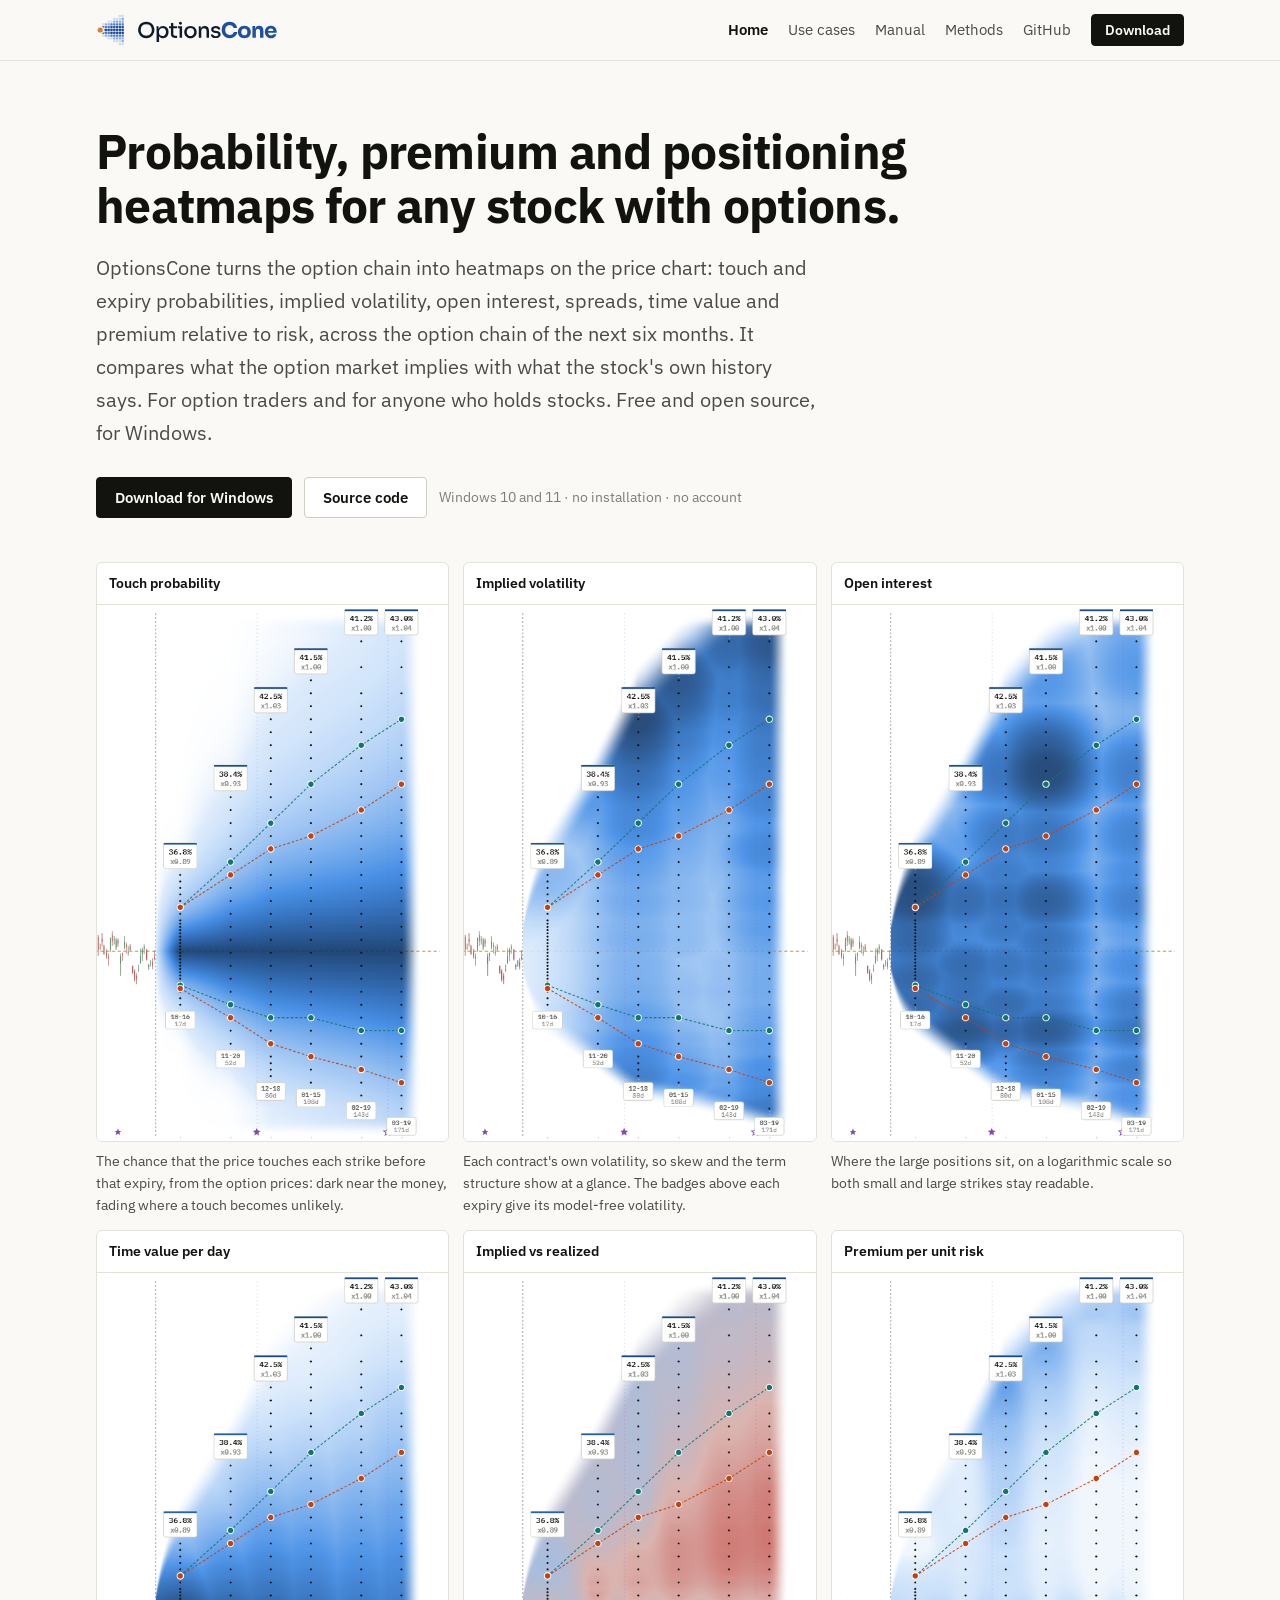
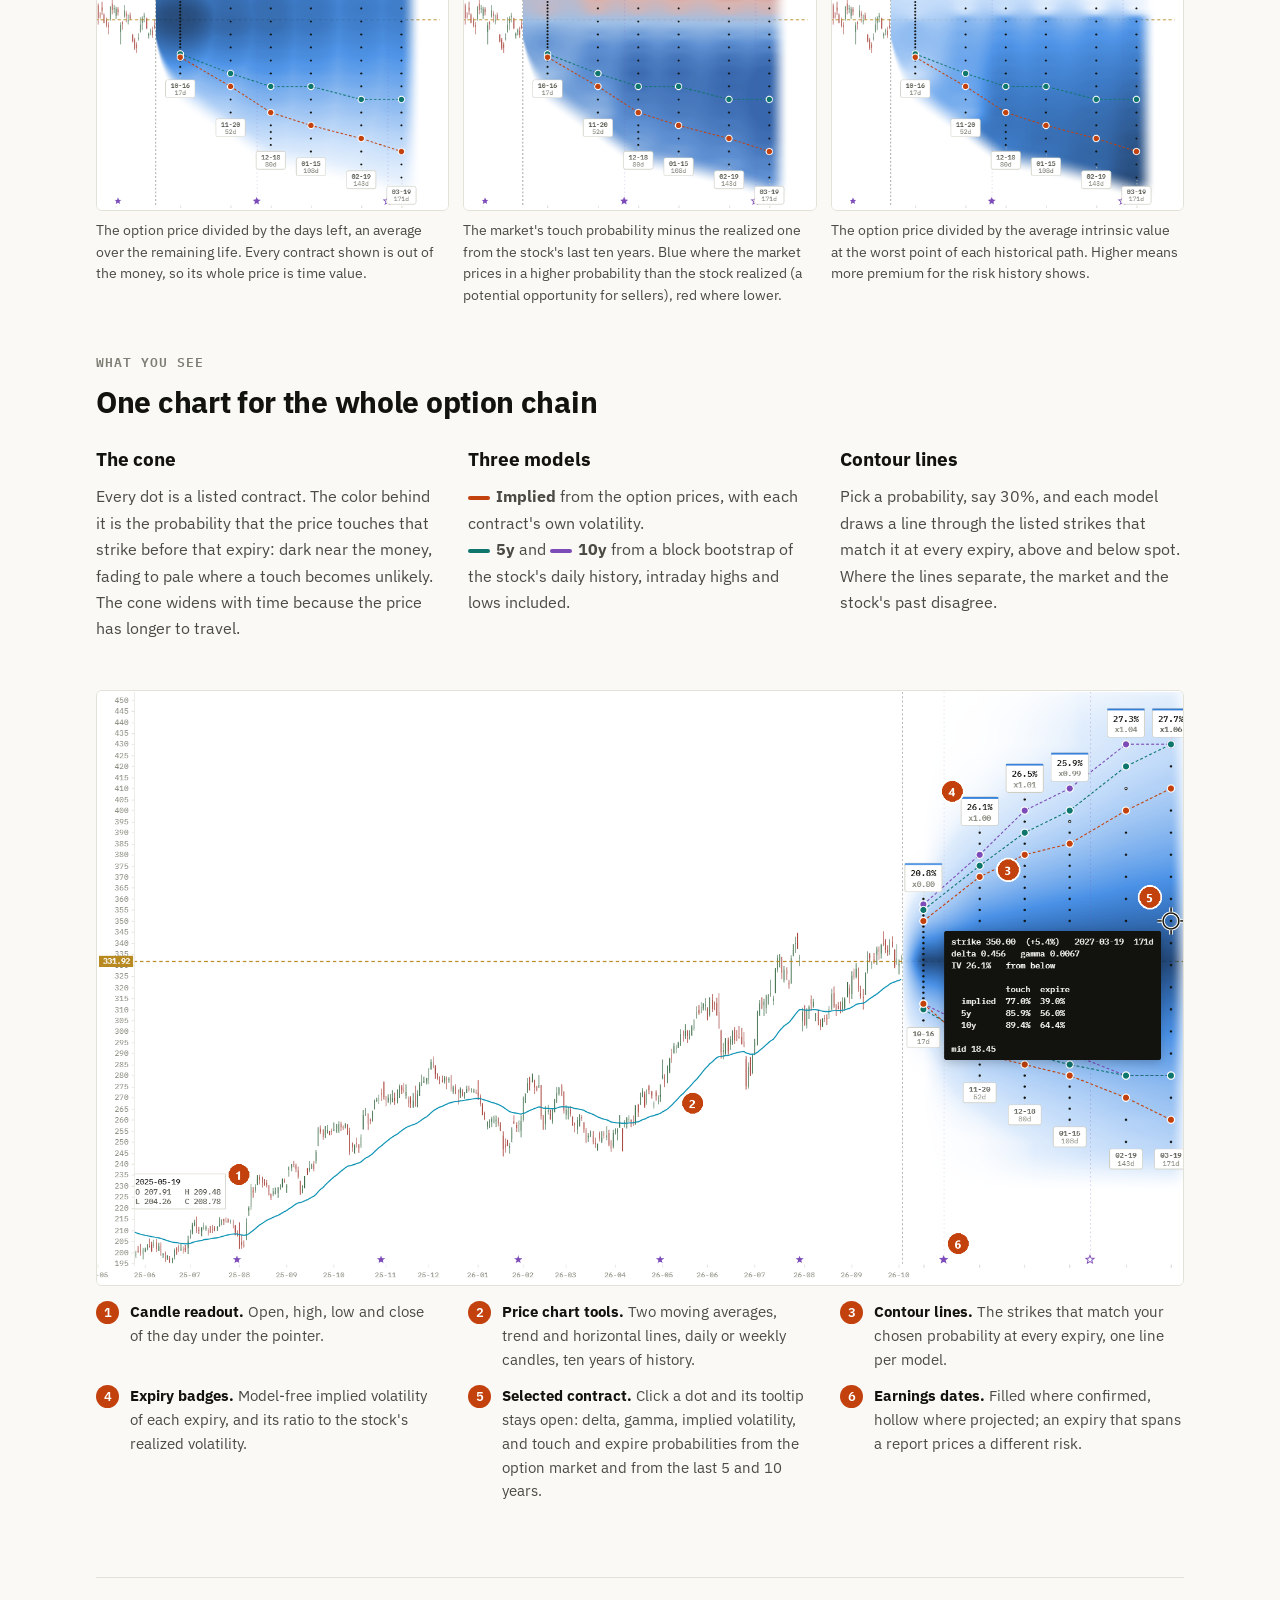
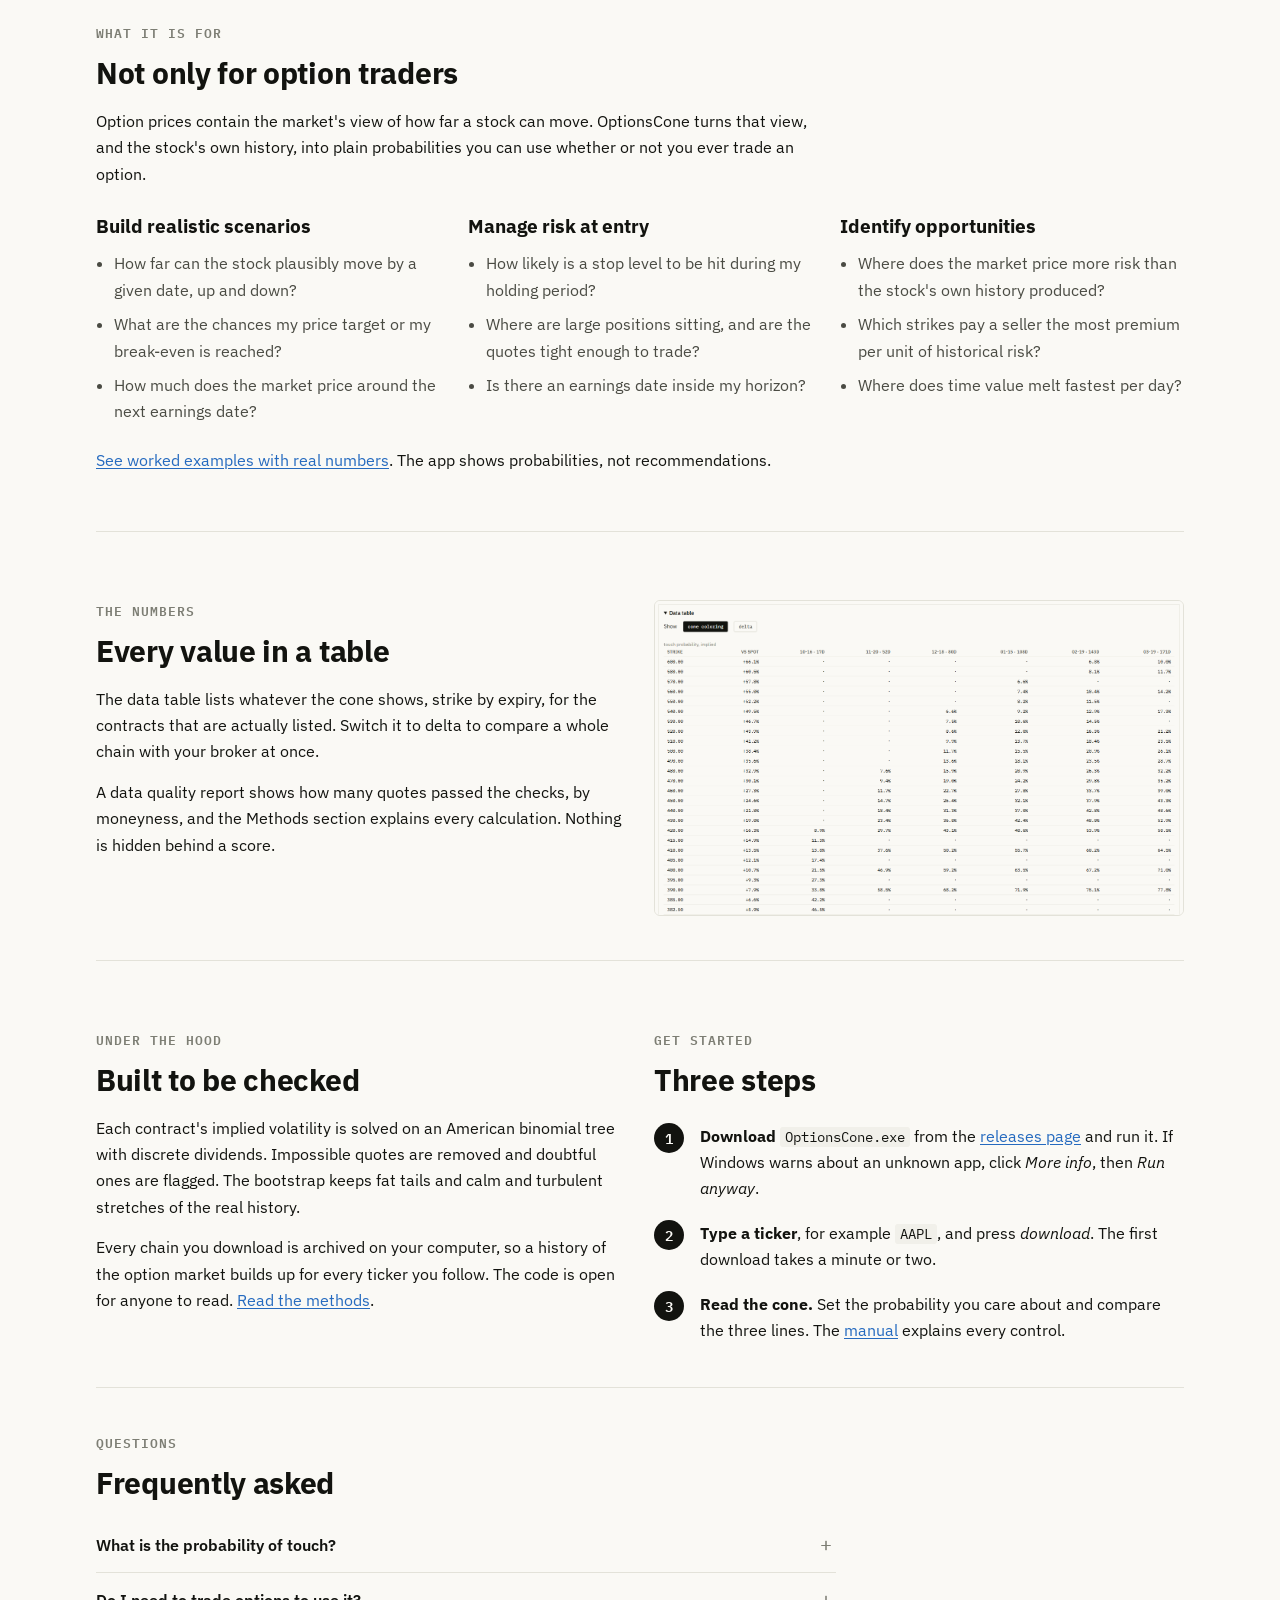
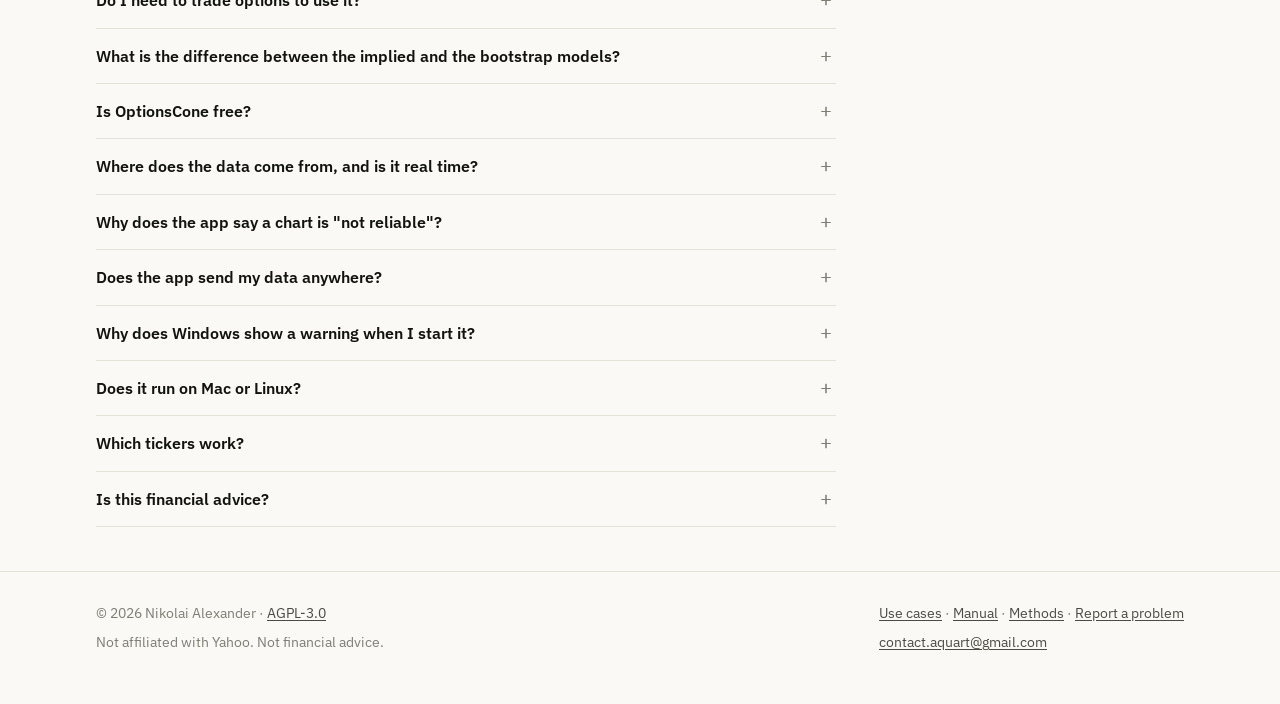
==== docs/index.html @ d12a2fdb "Rename vs history to implied vs realized" ====
<!doctype html>
<html lang="en">
<head>
<meta charset="utf-8">
<meta name="viewport" content="width=device-width, initial-scale=1">
<title>OptionsCone: probability, premium and positioning heatmaps</title>
<meta name="description" content="Free Windows app: probability, premium and positioning heatmaps for any stock with options, measured against ten years of the stock&#39;s own history.">
<link rel="canonical" href="https://nikkn.github.io/OptionsCone/">
<meta name="google-site-verification" content="AMuyXyZixV_yJbMoVUShqFuyZB4kxgZxZLLErU_1Yw0" />
<link rel="icon" href="brand/favicon-16.svg" type="image/svg+xml">
<link rel="apple-touch-icon" href="brand/apple-touch-icon.png">
<meta property="og:type" content="website">
<meta property="og:title" content="OptionsCone: probability, premium and positioning heatmaps">
<meta property="og:description" content="The option chain as heatmaps on the price chart, measured against the stock&#39;s own history. Free and open source.">
<meta property="og:url" content="https://nikkn.github.io/OptionsCone/">
<meta property="og:image" content="https://nikkn.github.io/OptionsCone/img/social.png?v=5">
<meta property="og:image:width" content="1200">
<meta property="og:image:height" content="630">
<meta property="og:image:alt" content="OptionsCone: a probability cone over the listed option strikes of a stock, with implied and historical contour lines.">
<meta property="og:site_name" content="OptionsCone">
<meta name="twitter:card" content="summary_large_image">
<link rel="preconnect" href="https://fonts.googleapis.com">
<link rel="preconnect" href="https://fonts.gstatic.com" crossorigin>
<link rel="stylesheet" href="https://fonts.googleapis.com/css2?family=IBM+Plex+Mono:wght@400;600&family=IBM+Plex+Sans:wght@400;600&display=swap">
<link rel="stylesheet" href="style.css">
<script type="application/ld+json">
{
  "@context": "https://schema.org",
  "@type": "SoftwareApplication",
  "name": "OptionsCone",
  "description": "Desktop app that shows the probability of touching or finishing beyond every listed option strike before expiry, from option prices and from a block bootstrap of the stock's own history.",
  "applicationCategory": "FinanceApplication",
  "operatingSystem": "Windows 10, Windows 11",
  "offers": { "@type": "Offer", "price": "0", "priceCurrency": "USD" },
  "license": "https://www.gnu.org/licenses/agpl-3.0.html",
  "downloadUrl": "https://github.com/nikkn/OptionsCone/releases/latest",
  "codeRepository": "https://github.com/nikkn/OptionsCone",
  "screenshot": "https://nikkn.github.io/OptionsCone/img/avgo/app.png",
  "author": { "@type": "Person", "name": "Nikolai Alexander" }
}
</script>
<script type="application/ld+json">
{
  "@context": "https://schema.org",
  "@type": "FAQPage",
  "mainEntity": [
    { "@type": "Question", "name": "What is the probability of touch?",
      "acceptedAnswer": { "@type": "Answer", "text": "The probability that the stock price reaches a given strike at any time before expiry, even if it moves away again afterwards. It is always at least as high as the probability of finishing beyond the strike, and often about twice as high." } },
    { "@type": "Question", "name": "Is delta the probability of an option expiring in the money?",
      "acceptedAnswer": { "@type": "Answer", "text": "No. Delta is N(d1); the risk-neutral probability of finishing in the money is N(d2). The two differ by volatility times the square root of time, which is a wide gap on volatile stocks and long expiries." } },
    { "@type": "Question", "name": "Can I use OptionsCone without trading options?",
      "acceptedAnswer": { "@type": "Answer", "text": "Yes. For a stock position it shows how likely a stop level, a price target or the break-even price is to be reached within a given time, from option prices and from the stock's own last five and ten years." } },
    { "@type": "Question", "name": "Is OptionsCone free?",
      "acceptedAnswer": { "@type": "Answer", "text": "Yes. OptionsCone is free and open source under the GNU Affero General Public License v3.0. It needs no account and no API key." } },
    { "@type": "Question", "name": "Where does the data come from?",
      "acceptedAnswer": { "@type": "Answer", "text": "Option chains, prices and earnings dates come from Yahoo Finance through the yfinance library, fetched directly by your computer. Option quotes are delayed by about 15 minutes." } },
    { "@type": "Question", "name": "Does OptionsCone run on Mac or Linux?",
      "acceptedAnswer": { "@type": "Answer", "text": "The ready-made download is for Windows 10 and 11. The source code is plain Python and can be run on other systems, but only Windows has been tested." } }
  ]
}
</script>
</head>
<body>

<header class="site-head">
  <div class="wrap">
    <a class="brand" href="./"><picture><source media="(prefers-color-scheme: dark)" srcset="brand/optionscone-wordmark-dark.svg"><img src="brand/optionscone-wordmark-light.svg" alt="OptionsCone" width="183" height="34"></picture></a>
    <nav class="site-nav" aria-label="Main">
      <a href="./" aria-current="page">Home</a>
      <a href="use-cases.html">Use cases</a>
      <a href="manual.html">Manual</a>
      <a href="methods.html">Methods</a>
      <a href="https://github.com/nikkn/OptionsCone">GitHub</a>
      <a class="btn small primary" href="https://github.com/nikkn/OptionsCone/releases/latest">Download</a>
    </nav>
  </div>
</header>

<main>
<div class="wrap">

  <div class="hero">
    <h1>Probability, premium and positioning heatmaps for any stock with options.</h1>
    <p class="lede">OptionsCone turns the option chain into heatmaps on the price chart: touch and expiry probabilities, implied volatility, open interest, spreads, time value and premium relative to risk, across the option chain of the next six months. It compares what the option market implies with what the stock&#39;s own history says. For option traders and for anyone who holds stocks. Free and open source, for Windows.</p>
    <div class="btn-row">
      <a class="btn primary" href="https://github.com/nikkn/OptionsCone/releases/latest">Download for Windows</a>
      <a class="btn" href="https://github.com/nikkn/OptionsCone">Source code</a>
      <span class="btn-note">Windows 10 and 11 &middot; no installation &middot; no account</span>
    </div>
  </div>

  <div class="maps">
    <figure class="mapfig"><a class="map" href="img/avgo/chart-p.png"><span>Touch probability</span><img src="img/avgo/cone-p.png" width="550" height="840" alt="Broadcom (AVGO), Touch probability: dark near the money, fading where a touch becomes unlikely."></a><figcaption>The chance that the price touches each strike before that expiry, from the option prices: dark near the money, fading where a touch becomes unlikely.</figcaption></figure>
    <figure class="mapfig"><a class="map" href="img/avgo/chart-iv.png"><span>Implied volatility</span><img src="img/avgo/cone-iv.png" width="550" height="840" alt="Broadcom (AVGO), Implied volatility per contract: skew and term structure."></a><figcaption>Each contract&#39;s own volatility, so skew and the term structure show at a glance. The badges above each expiry give its model-free volatility.</figcaption></figure>
    <figure class="mapfig"><a class="map" href="img/avgo/chart-oi.png"><span>Open interest</span><img src="img/avgo/cone-oi.png" width="550" height="840" alt="Broadcom (AVGO), Open interest: where the large positions sit."></a><figcaption>Where the large positions sit, on a logarithmic scale so both small and large strikes stay readable.</figcaption></figure>
    <figure class="mapfig"><a class="map" href="img/avgo/chart-tv.png"><span>Time value per day</span><img src="img/avgo/cone-tv.png" width="550" height="840" alt="Broadcom (AVGO), Time value per remaining day, darkest near the money for short expiries."></a><figcaption>The option price divided by the days left, an average over the remaining life. Every contract shown is out of the money, so its whole price is time value.</figcaption></figure>
    <figure class="mapfig"><a class="map" href="img/avgo/chart-gap.png"><span>Implied vs realized</span><img src="img/avgo/cone-gap.png" width="550" height="840" alt="Broadcom (AVGO), Implied minus realized touch probability: blue where the market prices in a higher probability than the stock realized, red where lower."></a><figcaption>The market&#39;s touch probability minus the realized one from the stock&#39;s last ten years. Blue where the market prices in a higher probability than the stock realized (a potential opportunity for sellers), red where lower.</figcaption></figure>
    <figure class="mapfig"><a class="map" href="img/avgo/chart-vpr.png"><span>Premium per unit risk</span><img src="img/avgo/cone-vpr.png" width="550" height="840" alt="Broadcom (AVGO), Option price relative to the average worst intrinsic value on the historical paths."></a><figcaption>The option price divided by the average intrinsic value at the worst point of each historical path. Higher means more premium for the risk history shows.</figcaption></figure>
  </div>

  <section>
    <p class="eyebrow">What you see</p>
    <h2>One chart for the whole option chain</h2>
    <div class="grid3">
      <div class="card">
        <h3>The cone</h3>
        <p>Every dot is a listed contract. The color behind it is the probability that the price touches that strike before that expiry: dark near the money, fading to pale where a touch becomes unlikely. The cone widens with time because the price has longer to travel.</p>
      </div>
      <div class="card">
        <h3>Three models</h3>
        <p><span class="swatch" style="background:var(--track)"></span><strong>Implied</strong> from the option prices, with each contract's own volatility.<br>
        <span class="swatch" style="background:var(--m5)"></span><strong>5y</strong> and <span class="swatch" style="background:var(--m10)"></span><strong>10y</strong> from a block bootstrap of the stock's daily history, intraday highs and lows included.</p>
      </div>
      <div class="card">
        <h3>Contour lines</h3>
        <p>Pick a probability, say 30%, and each model draws a line through the listed strikes that match it at every expiry, above and below spot. Where the lines separate, the market and the stock's past disagree.</p>
      </div>
    </div>
    <figure class="shot" style="margin:34px 0 14px">
      <a href="img/features.png"><img src="img/features-annotated.png" width="1824" height="998" loading="lazy" alt="OptionsCone showing Apple (AAPL): a selected contract with its tooltip, contour lines for three models, volatility badges, earnings stars, a moving average and the readout of a candle."></a>
    </figure>
    <ol class="marks">
      <li><strong>Candle readout.</strong> Open, high, low and close of the day under the pointer.</li>
      <li><strong>Price chart tools.</strong> Two moving averages, trend and horizontal lines, daily or weekly candles, ten years of history.</li>
      <li><strong>Contour lines.</strong> The strikes that match your chosen probability at every expiry, one line per model.</li>
      <li><strong>Expiry badges.</strong> Model-free implied volatility of each expiry, and its ratio to the stock&#39;s realized volatility.</li>
      <li><strong>Selected contract.</strong> Click a dot and its tooltip stays open: delta, gamma, implied volatility, and touch and expire probabilities from the option market and from the last 5 and 10 years.</li>
      <li><strong>Earnings dates.</strong> Filled where confirmed, hollow where projected; an expiry that spans a report prices a different risk.</li>
    </ol>
  </section>

  <section id="use">
    <p class="eyebrow">What it is for</p>
    <h2>Not only for option traders</h2>
    <p class="prose">Option prices contain the market's view of how far a stock can move. OptionsCone turns that view, and the stock's own history, into plain probabilities you can use whether or not you ever trade an option.</p>
    <div class="grid3">
      <div class="card">
        <h3>Build realistic scenarios</h3>
        <ul class="qlist">
          <li>How far can the stock plausibly move by a given date, up and down?</li>
          <li>What are the chances my price target or my break-even is reached?</li>
          <li>How much does the market price around the next earnings date?</li>
        </ul>
      </div>
      <div class="card">
        <h3>Manage risk at entry</h3>
        <ul class="qlist">
          <li>How likely is a stop level to be hit during my holding period?</li>
          <li>Where are large positions sitting, and are the quotes tight enough to trade?</li>
          <li>Is there an earnings date inside my horizon?</li>
        </ul>
      </div>
      <div class="card">
        <h3>Identify opportunities</h3>
        <ul class="qlist">
          <li>Where does the market price more risk than the stock's own history produced?</li>
          <li>Which strikes pay a seller the most premium per unit of historical risk?</li>
          <li>Where does time value melt fastest per day?</li>
        </ul>
      </div>
    </div>
    <p style="margin-top:22px"><a href="use-cases.html">See worked examples with real numbers</a>. The app shows probabilities, not recommendations.</p>
  </section>

  <section>
    <div class="grid2">
      <div>
        <p class="eyebrow">The numbers</p>
        <h2>Every value in a table</h2>
        <p>The data table lists whatever the cone shows, strike by expiry, for the contracts that are actually listed. Switch it to delta to compare a whole chain with your broker at once.</p>
        <p>A data quality report shows how many quotes passed the checks, by moneyness, and the Methods section explains every calculation. Nothing is hidden behind a score.</p>
      </div>
      <figure>
        <img class="shot" src="img/avgo/table.png" width="1384" height="823" loading="lazy" alt="Data table of touch probabilities for Broadcom (AVGO), strikes in rows and expiries in columns.">
      </figure>
    </div>
  </section>

  <section>
    <div class="grid2">
      <div>
        <p class="eyebrow">Under the hood</p>
        <h2>Built to be checked</h2>
        <p>Each contract's implied volatility is solved on an American binomial tree with discrete dividends. Impossible quotes are removed and doubtful ones are flagged. The bootstrap keeps fat tails and calm and turbulent stretches of the real history.</p>
        <p>Every chain you download is archived on your computer, so a history of the option market builds up for every ticker you follow. The code is open for anyone to read. <a href="methods.html">Read the methods</a>.</p>
      </div>
      <div>
        <p class="eyebrow">Get started</p>
        <h2>Three steps</h2>
        <ol class="steps">
          <li><strong>Download</strong> <code>OptionsCone.exe</code> from the <a href="https://github.com/nikkn/OptionsCone/releases/latest">releases page</a> and run it. If Windows warns about an unknown app, click <em>More info</em>, then <em>Run anyway</em>.</li>
          <li><strong>Type a ticker</strong>, for example <code>AAPL</code>, and press <em>download</em>. The first download takes a minute or two.</li>
          <li><strong>Read the cone.</strong> Set the probability you care about and compare the three lines. The <a href="manual.html">manual</a> explains every control.</li>
        </ol>
      </div>
    </div>
  </section>

  <section id="faq">
    <div class="prose">
      <p class="eyebrow">Questions</p>
      <h2>Frequently asked</h2>
      <details class="faq"><summary>What is the probability of touch?</summary>
        <p>The probability that the stock price reaches a given strike at any time before expiry, even if it moves away again afterwards. It is always at least as high as the probability of finishing beyond the strike, and often about twice as high.</p></details>
      <details class="faq"><summary>Do I need to trade options to use it?</summary>
        <p>No. The option market is only the source of one of the three views. If you hold stocks, the same chart tells you how likely a stop level, a price target or your break-even is to be reached within a given time, by the market's pricing and by the stock's own history. See the <a href="use-cases.html">use cases</a>.</p></details>
      <details class="faq"><summary>What is the difference between the implied and the bootstrap models?</summary>
        <p>The implied model uses option prices, so it reflects what the market charges for the risk today. The bootstrap models replay the stock's own last five or ten years in random blocks of twenty trading days. They describe what happened, not what the market expects. Where they differ, the option market is pricing a move the history did not produce, or the other way round.</p></details>
      <details class="faq"><summary>Is OptionsCone free?</summary>
        <p>Yes. It is free and open source under the GNU Affero General Public License v3.0. There is no account, no subscription and no API key.</p></details>
      <details class="faq"><summary>Where does the data come from, and is it real time?</summary>
        <p>Option chains, prices and earnings dates come from Yahoo Finance through the yfinance library, fetched directly by your computer. Option quotes are delayed by about 15 minutes. Outside US trading hours the app uses the newest download taken during the session.</p></details>
      <details class="faq"><summary>Why does the app say a chart is "not reliable"?</summary>
        <p>Outside US trading hours the option feed returns placeholder prices, so a chain downloaded then gives a distorted cone. The app always uses the newest download taken during trading hours. If a ticker has none yet, it shows its chart with a red warning; download it again between 9:30 and 16:00 New York time, usually 15:30 to 22:00 in Central Europe.</p></details>
      <details class="faq"><summary>Does the app send my data anywhere?</summary>
        <p>No. It contacts Yahoo Finance for market data and Google Fonts for its typeface. There is no telemetry and no account. Everything you download stays in a folder on your computer.</p></details>
      <details class="faq"><summary>Why does Windows show a warning when I start it?</summary>
        <p>The executable is not code-signed, which costs money every year. SmartScreen warns about any unsigned program it has not seen often. Click <em>More info</em>, then <em>Run anyway</em>. The source code and the build script are public, and each release lists a SHA-256 checksum of the file.</p></details>
      <details class="faq"><summary>Does it run on Mac or Linux?</summary>
        <p>The ready-made download is for Windows 10 and 11. The source is plain Python and can be run elsewhere with the steps in the <a href="https://github.com/nikkn/OptionsCone#run-from-source">README</a>, but only Windows has been tested.</p></details>
      <details class="faq"><summary>Which tickers work?</summary>
        <p>Any US stock or ETF with listed options on Yahoo Finance. ETFs have no earnings dates, so no earnings markers appear for them.</p></details>
      <details class="faq"><summary>Is this financial advice?</summary>
        <p>No. All probabilities are estimates from market prices or from the past. They are not forecasts, and the data can be delayed, incomplete or wrong.</p></details>
    </div>
  </section>

</div>
</main>

<footer class="site-foot">
  <div class="wrap">
    <div>
      <p>&copy; 2026 Nikolai Alexander &middot; <a href="https://github.com/nikkn/OptionsCone/blob/main/LICENSE">AGPL-3.0</a></p>
      <p>Not affiliated with Yahoo. Not financial advice.</p>
    </div>
    <div>
      <p><a href="use-cases.html">Use cases</a> &middot; <a href="manual.html">Manual</a> &middot; <a href="methods.html">Methods</a> &middot; <a href="https://github.com/nikkn/OptionsCone/issues">Report a problem</a></p>
      <p><a href="mailto:contact.aquart@gmail.com">contact.aquart@gmail.com</a></p>
    </div>
  </div>
</footer>

</body>
</html>
---- docs/style.css ----
:root {
  --bg: #faf9f5; --panel: #ffffff; --ink: #12130f; --ink-2: #4a4b43; --ink-3: #7d7e74;
  --line: #e3e2d9; --line-2: #cfcec2; --accent: #256abf; --accent-ink: #ffffff;
  --track: #c2410c; --m5: #0f766e; --m10: #7c4bb8; --code: #f1f0ea;
  --sans: "IBM Plex Sans", system-ui, -apple-system, "Segoe UI", sans-serif;
  --mono: "IBM Plex Mono", ui-monospace, Consolas, monospace;
}
@media (prefers-color-scheme: dark) {
  :root:not([data-theme="light"]) {
    --bg: #15161a; --panel: #1c1e22; --ink: #f2f1ea; --ink-2: #c3c4b9; --ink-3: #8c8d83;
    --line: #2c2e33; --line-2: #3c3f45; --accent: #6da7ec; --accent-ink: #0b1220;
    --track: #fb923c; --m5: #2dd4bf; --m10: #c4a3f0; --code: #23252a;
  }
}
:root[data-theme="dark"] {
  --bg: #15161a; --panel: #1c1e22; --ink: #f2f1ea; --ink-2: #c3c4b9; --ink-3: #8c8d83;
  --line: #2c2e33; --line-2: #3c3f45; --accent: #6da7ec; --accent-ink: #0b1220;
  --track: #fb923c; --m5: #2dd4bf; --m10: #c4a3f0; --code: #23252a;
}

* { box-sizing: border-box; }
html { -webkit-text-size-adjust: 100%; }
body { margin: 0; background: var(--bg); color: var(--ink); font: 16px/1.65 var(--sans); }
img { max-width: 100%; height: auto; display: block; }
a { color: var(--accent); text-underline-offset: 2px; }
a:hover { text-decoration-thickness: 2px; }
code, kbd { font: 0.88em var(--mono); background: var(--code); border-radius: 3px; padding: 1px 5px; }
kbd { border: 1px solid var(--line-2); border-bottom-width: 2px; }
pre { font: 14px/1.5 var(--mono); background: var(--code); padding: 14px 16px; border-radius: 4px; overflow-x: auto; }
pre code { background: none; padding: 0; }

.wrap { max-width: 1120px; margin: 0 auto; padding: 0 16px; }
.prose { max-width: 740px; }

/* header */
.site-head { border-bottom: 1px solid var(--line); background: var(--bg); position: sticky; top: 0; z-index: 5; }
.site-head .wrap { display: flex; align-items: center; gap: 22px; height: 60px; }
.brand { display: flex; align-items: center; gap: 9px; color: var(--ink); text-decoration: none; font-weight: 600; font-size: 17px; }
.brand img { height: 34px; width: auto; display: block; }
.site-nav { display: flex; gap: 20px; margin-left: auto; align-items: center; }
.site-nav a { color: var(--ink-2); text-decoration: none; font-size: 15px; }
.site-nav a:hover, .site-nav a[aria-current="page"] { color: var(--ink); }
.site-nav a[aria-current="page"] { font-weight: 600; }
@media (max-width: 620px) {
  .site-head .wrap { height: auto; flex-wrap: wrap; padding-top: 10px; padding-bottom: 10px; gap: 8px; }
  .site-nav { margin-left: 0; width: 100%; gap: 16px; flex-wrap: wrap; }
  .site-nav .btn { display: none; }
}

/* buttons */
.btn { display: inline-block; font: 600 15px/1 var(--sans); padding: 12px 18px; border-radius: 4px;
  text-decoration: none; border: 1px solid var(--line-2); color: var(--ink); background: var(--panel); }
.btn:hover { border-color: var(--ink-3); }
.btn.primary { background: var(--ink); color: var(--bg); border-color: var(--ink); }
.btn.primary:hover { opacity: 0.88; }
.btn.small { padding: 8px 13px; font-size: 14px; }
.btn-row { display: flex; gap: 12px; flex-wrap: wrap; align-items: center; }
.btn-note { font-size: 13.5px; color: var(--ink-3); }

/* sections */
.hero { padding: 64px 0 36px; }
.hero h1 { font-size: clamp(32px, 5vw, 48px); line-height: 1.12; margin: 0 0 18px; letter-spacing: -0.015em; max-width: 820px; }
.hero .lede { font-size: clamp(17px, 2.2vw, 20px); color: var(--ink-2); max-width: 720px; margin: 0 0 28px; }
.shot { border: 1px solid var(--line); border-radius: 6px; background: var(--panel); overflow: hidden; }
.shot-hero { margin: 8px 0 0; }
figure { margin: 0; }
figcaption { font-size: 14px; color: var(--ink-3); margin-top: 8px; }

section { padding: 44px 0; border-top: 1px solid var(--line); }
section:first-of-type { border-top: 0; }
h2 { font-size: clamp(24px, 3.2vw, 30px); line-height: 1.25; margin: 0 0 16px; letter-spacing: -0.01em; }
h3 { font-size: 19px; margin: 30px 0 8px; }
p { margin: 0 0 14px; }
.eyebrow { font: 600 12.5px var(--mono); text-transform: uppercase; letter-spacing: 0.08em; color: var(--ink-3); margin: 0 0 10px; }

.grid3 { display: grid; grid-template-columns: repeat(3, 1fr); gap: 28px; margin-top: 24px; }
.grid2 { display: grid; grid-template-columns: 1fr 1fr; gap: 28px; margin-top: 24px; }
@media (max-width: 860px) { .grid3, .grid2 { grid-template-columns: 1fr; } }
.card h3 { margin-top: 0; }
.card p { color: var(--ink-2); }
.swatch { display: inline-block; width: 22px; height: 4px; border-radius: 2px; vertical-align: middle; margin-right: 6px; }

.steps { counter-reset: s; list-style: none; padding: 0; margin: 24px 0 0; display: grid; gap: 18px; }
.steps li { counter-increment: s; padding-left: 46px; position: relative; }
.steps li::before { content: counter(s); position: absolute; left: 0; top: 0; width: 30px; height: 30px; border-radius: 50%;
  background: var(--ink); color: var(--bg); font: 600 14px/30px var(--mono); text-align: center; }

/* faq */
details.faq { border-bottom: 1px solid var(--line); padding: 14px 0; }
details.faq summary { cursor: pointer; font-weight: 600; list-style: none; position: relative; padding-right: 28px; }
details.faq summary::-webkit-details-marker { display: none; }
details.faq summary::after { content: "+"; position: absolute; right: 4px; top: -1px; font: 400 20px var(--mono); color: var(--ink-3); }
details.faq[open] summary::after { content: "\2212"; }
details.faq p { margin: 10px 0 0; color: var(--ink-2); }

/* docs pages */
.doc { display: grid; grid-template-columns: 220px minmax(0, 1fr); gap: 48px; padding: 44px 0 64px; }
.toc { position: sticky; top: 84px; align-self: start; font-size: 14.5px; }
.toc p { font: 600 12.5px var(--mono); text-transform: uppercase; letter-spacing: 0.08em; color: var(--ink-3); margin: 0 0 10px; }
.toc ul { list-style: none; margin: 0; padding: 0; display: grid; gap: 7px; }
.toc a { color: var(--ink-2); text-decoration: none; }
.toc a:hover { color: var(--ink); }
@media (max-width: 860px) { .doc { grid-template-columns: 1fr; gap: 20px; } .toc { position: static; } }
.doc h1 { font-size: clamp(30px, 4.4vw, 40px); line-height: 1.15; margin: 0 0 14px; letter-spacing: -0.015em; }
.doc h2 { margin-top: 48px; padding-top: 8px; scroll-margin-top: 76px; }
.doc h3 { scroll-margin-top: 76px; }
.doc .lede { font-size: 18px; color: var(--ink-2); }
.doc figure { margin: 22px 0; }

table { border-collapse: collapse; width: 100%; font-size: 15px; margin: 14px 0 20px; }
th, td { text-align: left; padding: 9px 12px 9px 0; border-bottom: 1px solid var(--line); vertical-align: top; }
th { font: 600 12.5px var(--mono); text-transform: uppercase; letter-spacing: 0.06em; color: var(--ink-3); }
td:first-child { white-space: nowrap; }
.table-scroll { overflow-x: auto; }

.note { border-left: 3px solid var(--line-2); padding: 4px 0 4px 16px; color: var(--ink-2); margin: 18px 0; }
.formula { font: 15px/1.7 var(--mono); background: var(--code); padding: 14px 16px; border-radius: 4px; overflow-x: auto; white-space: nowrap; }

/* footer */
.site-foot { border-top: 1px solid var(--line); padding: 30px 0 44px; font-size: 14px; color: var(--ink-3); }
.site-foot .wrap { display: flex; gap: 24px; flex-wrap: wrap; justify-content: space-between; }
.site-foot a { color: var(--ink-2); }
.site-foot p { margin: 0 0 6px; }

.qlist { margin: 0; padding-left: 18px; color: var(--ink-2); display: grid; gap: 8px; }

/* hero: six color modes */
.maps { display: grid; grid-template-columns: repeat(3, 1fr); gap: 14px; margin-top: 8px; }
.map { display: block; border: 1px solid var(--line); border-radius: 6px; background: var(--panel);
  overflow: hidden; text-decoration: none; color: var(--ink); }
.map span { display: block; font-weight: 600; font-size: 14px; padding: 9px 12px; border-bottom: 1px solid var(--line); }
.map img { width: 100%; height: auto; display: block; }
.map:hover { border-color: var(--ink-3); }
.maps-note { font-size: 13.5px; color: var(--ink-3); margin-top: 10px; }
@media (max-width: 700px) { .maps { grid-template-columns: repeat(2, 1fr); gap: 10px; } .map span { font-size: 13px; padding: 7px 9px; } }

/* numbered legend under the feature screenshot */
.marks { counter-reset: m; list-style: none; padding: 0; margin: 0 0 30px; display: grid;
  grid-template-columns: repeat(3, 1fr); gap: 12px 28px; font-size: 14.5px; color: var(--ink-2); }
.marks li { counter-increment: m; position: relative; padding-left: 34px; }
.marks li::before { content: counter(m); position: absolute; left: 0; top: 1px; width: 23px; height: 23px; border-radius: 50%;
  background: #c2410c; color: #fff; font: 600 13px/23px var(--sans); text-align: center; }
.marks strong { color: var(--ink); }
@media (max-width: 860px) { .marks { grid-template-columns: 1fr; } }

.mapfig { margin: 0; }
.mapfig figcaption { font-size: 14px; color: var(--ink-2); margin-top: 9px; line-height: 1.55; }
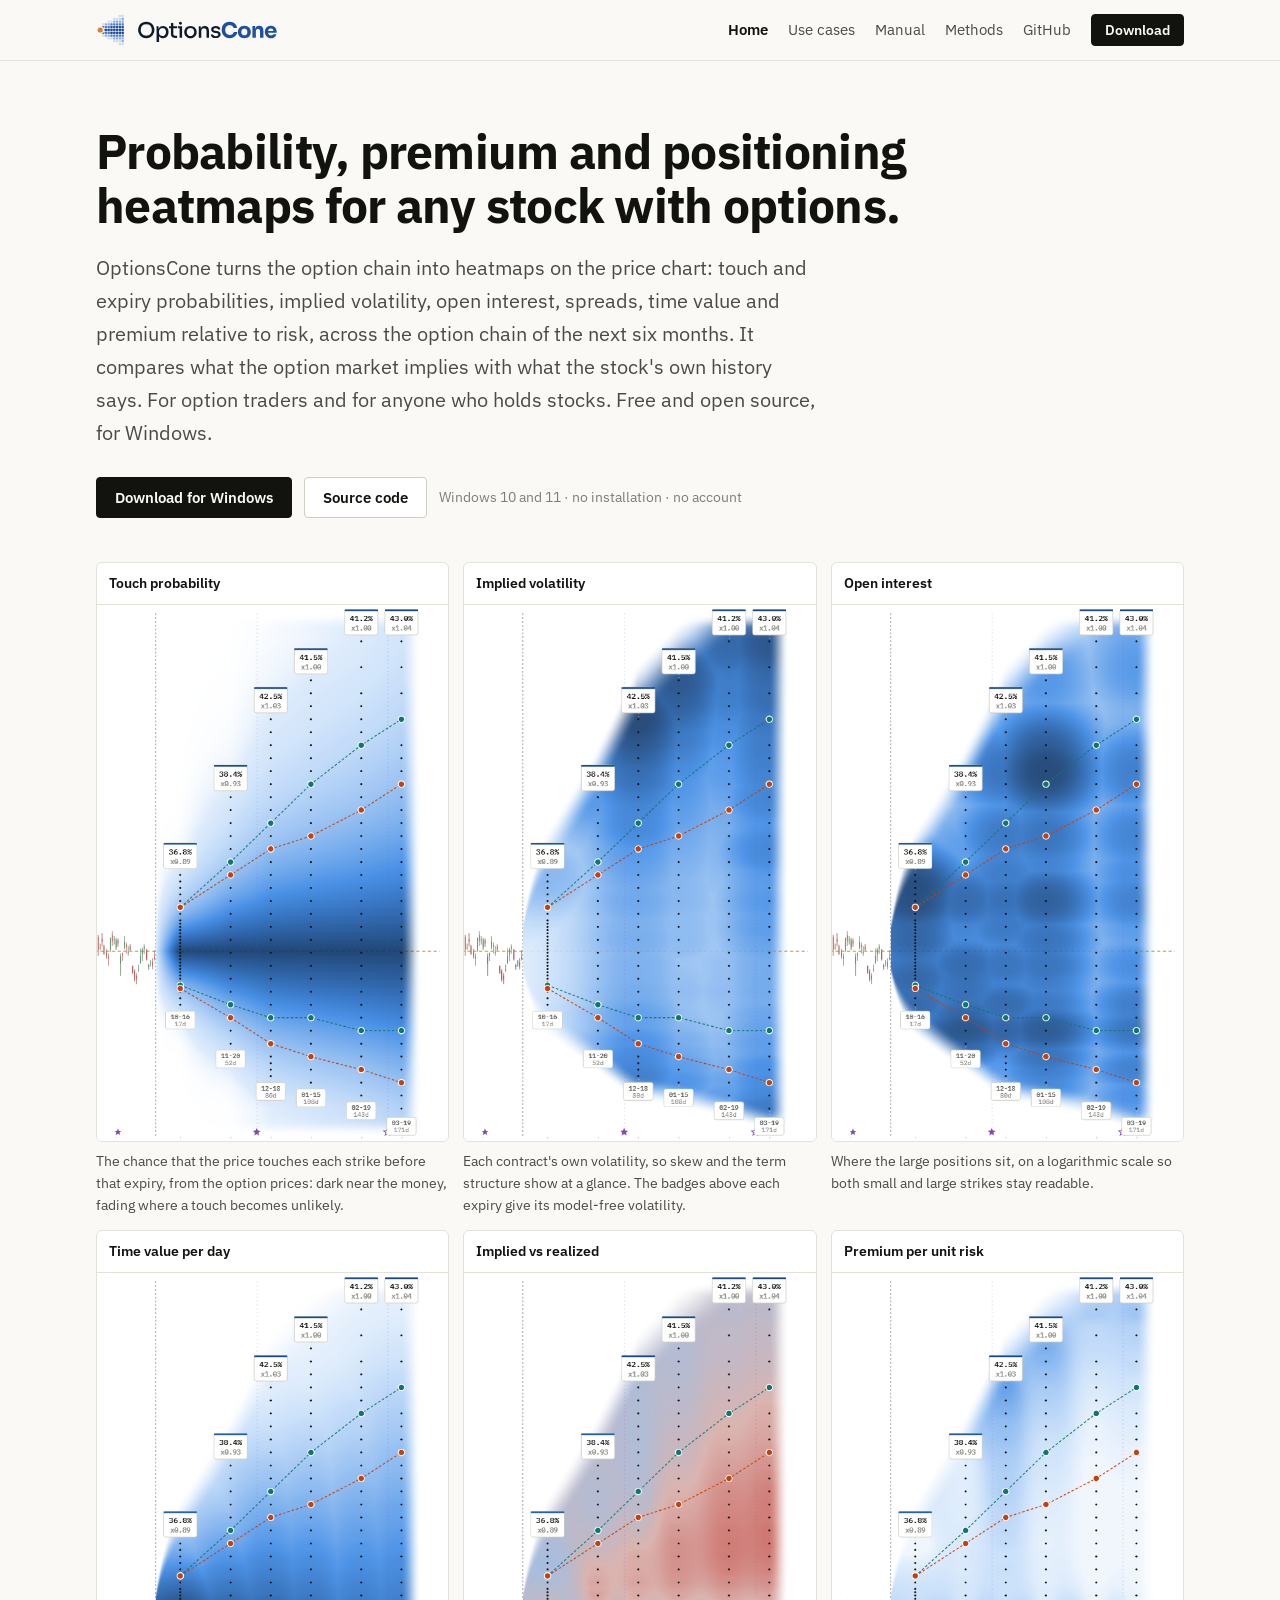
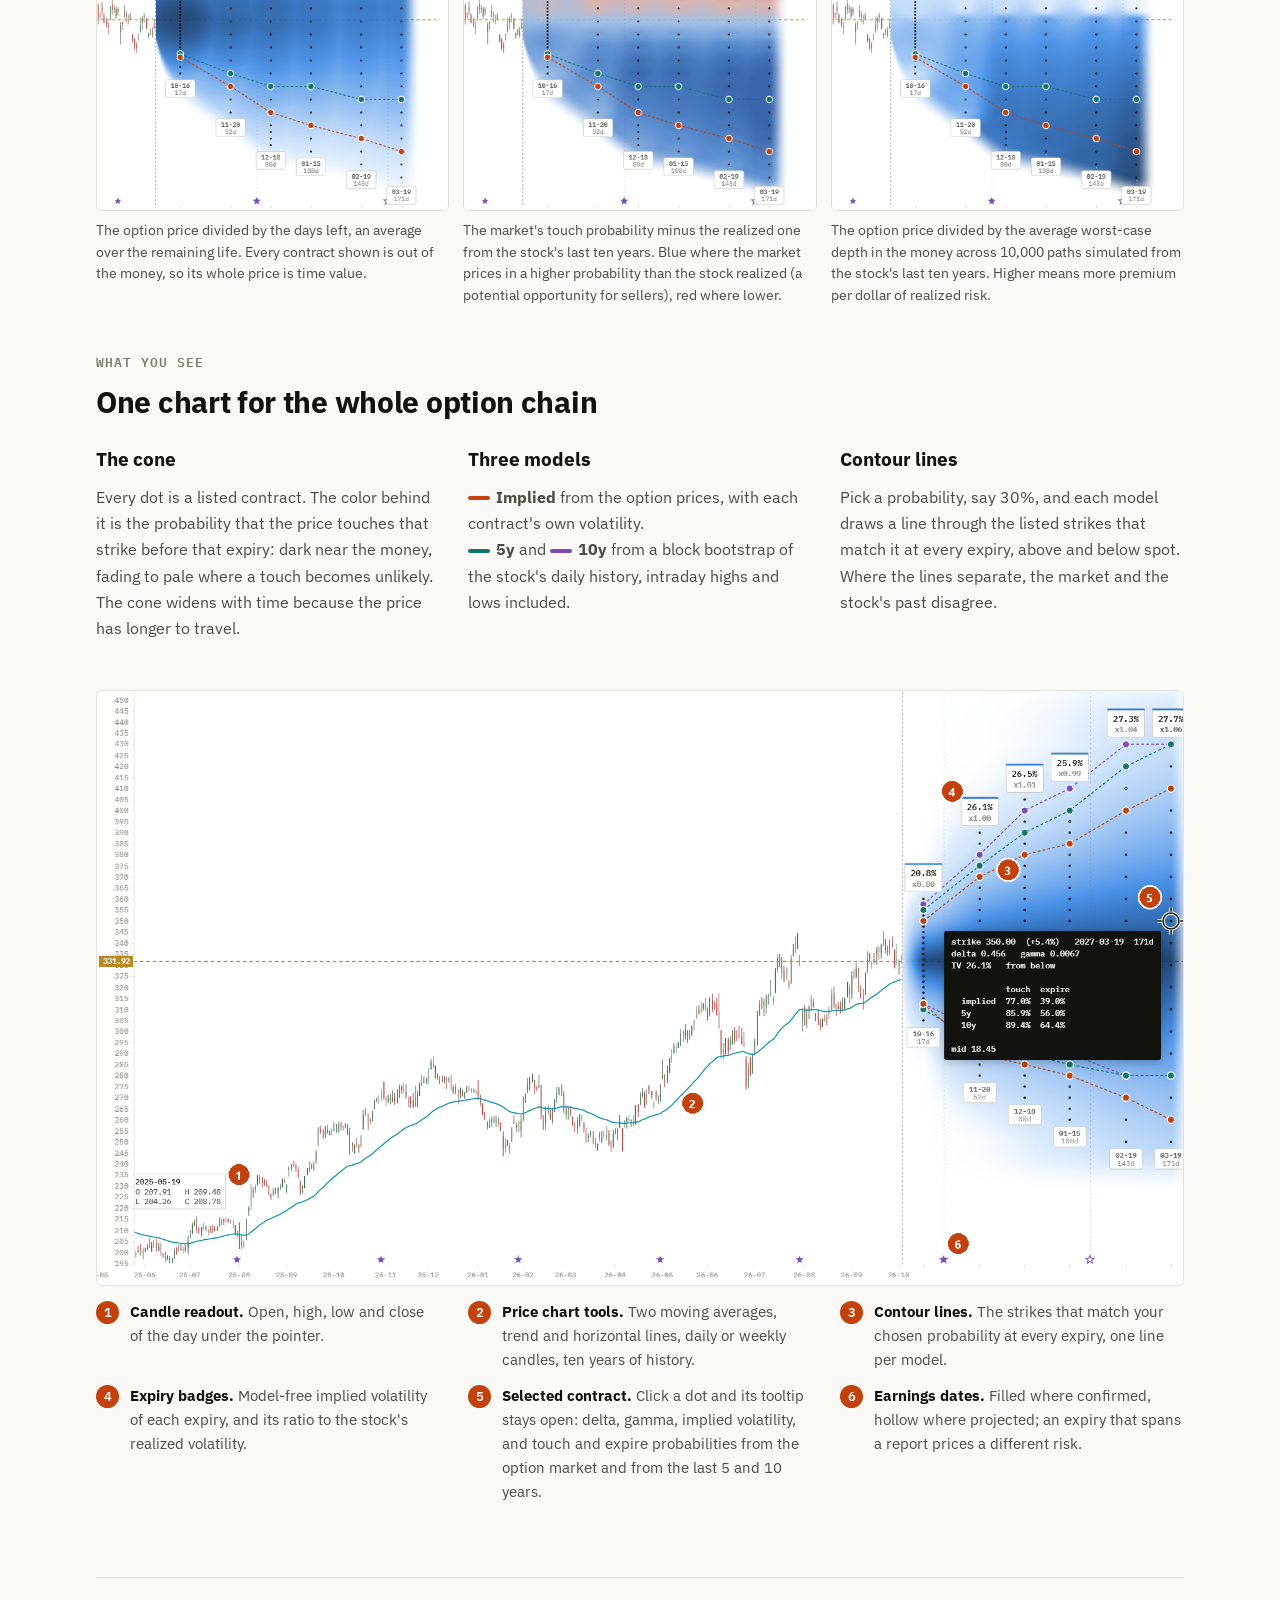
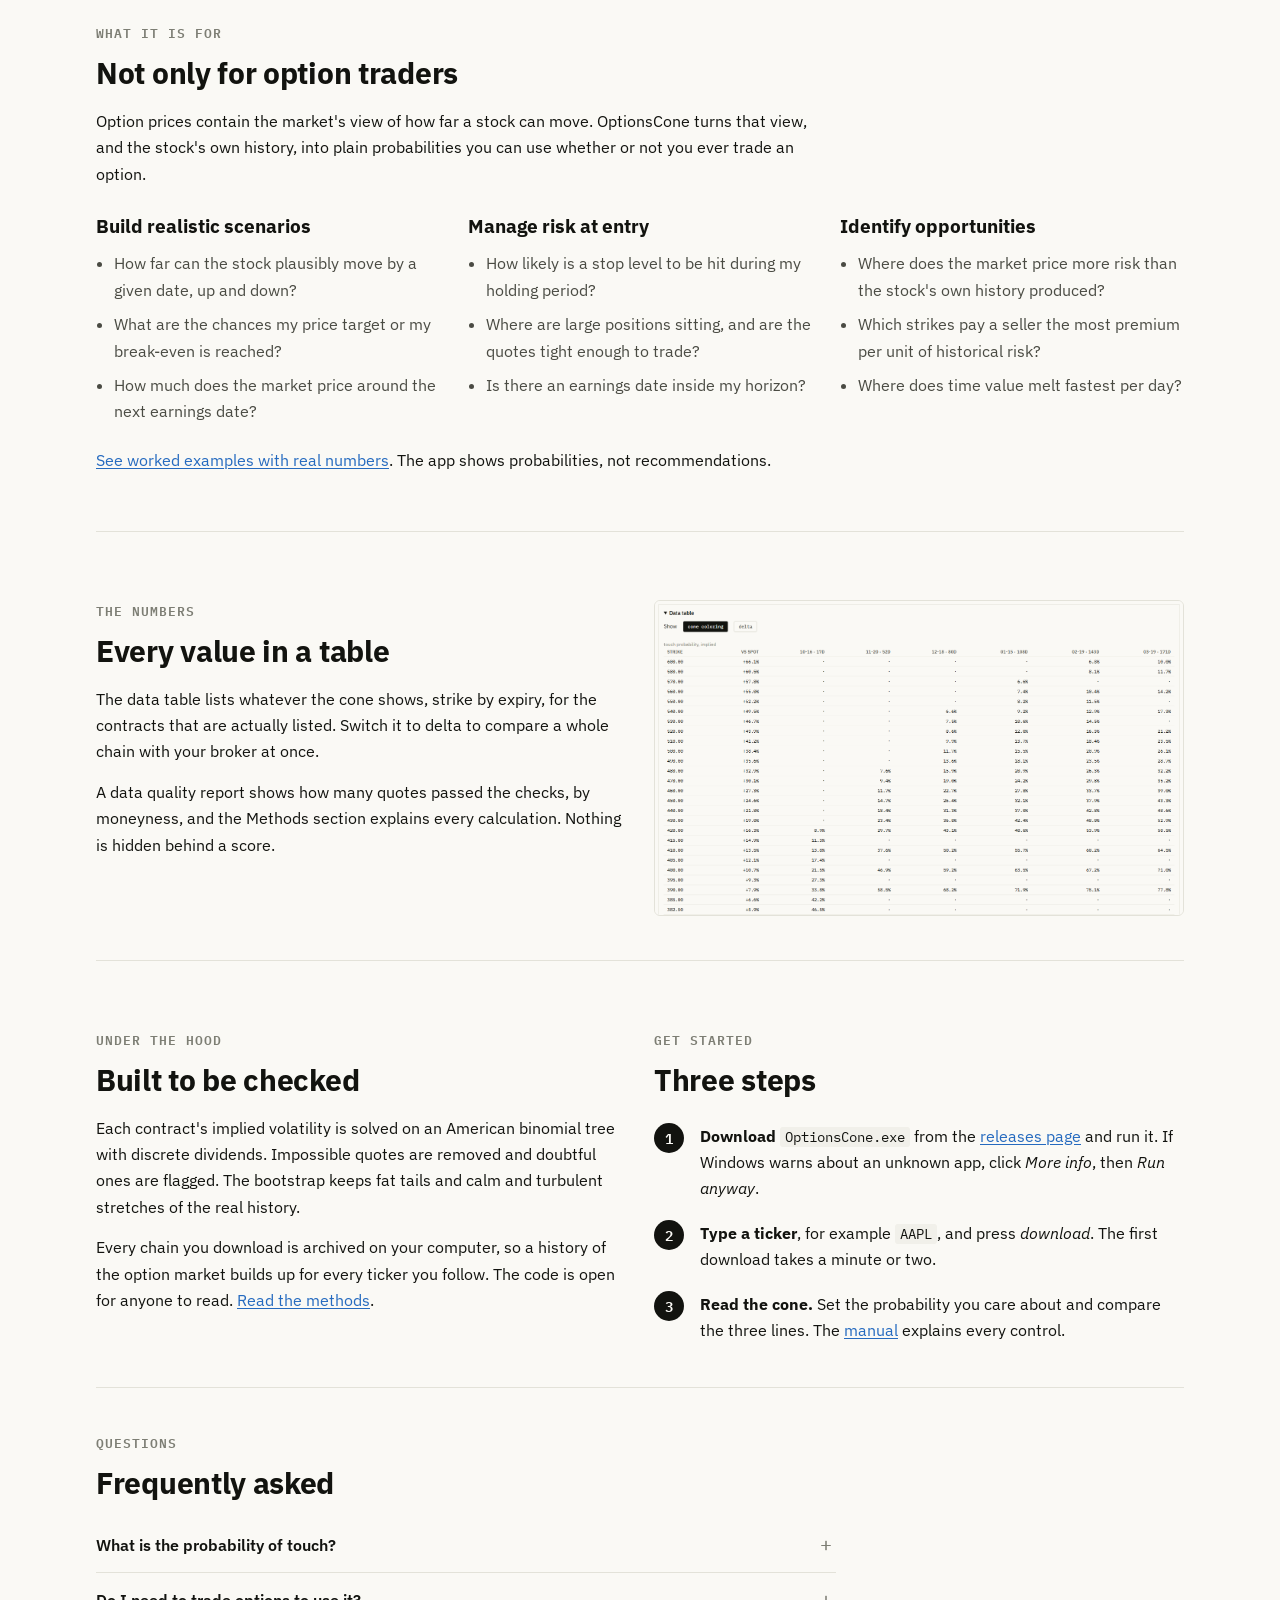
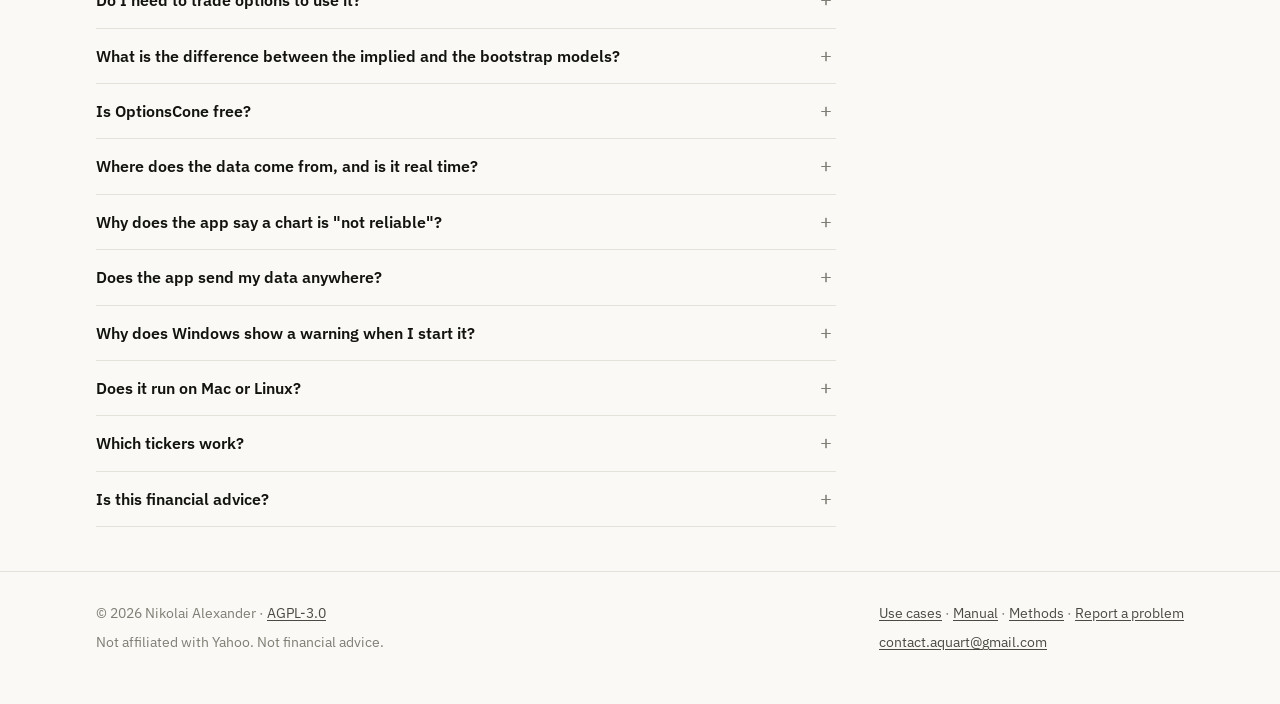
==== commit 9b4a68e2: "Clearer description of premium per unit risk" ====
--- a/docs/index.html
+++ b/docs/index.html
@@ -95,7 +95,7 @@
     <figure class="mapfig"><a class="map" href="img/avgo/chart-oi.png"><span>Open interest</span><img src="img/avgo/cone-oi.png" width="550" height="840" alt="Broadcom (AVGO), Open interest: where the large positions sit."></a><figcaption>Where the large positions sit, on a logarithmic scale so both small and large strikes stay readable.</figcaption></figure>
     <figure class="mapfig"><a class="map" href="img/avgo/chart-tv.png"><span>Time value per day</span><img src="img/avgo/cone-tv.png" width="550" height="840" alt="Broadcom (AVGO), Time value per remaining day, darkest near the money for short expiries."></a><figcaption>The option price divided by the days left, an average over the remaining life. Every contract shown is out of the money, so its whole price is time value.</figcaption></figure>
     <figure class="mapfig"><a class="map" href="img/avgo/chart-gap.png"><span>Implied vs realized</span><img src="img/avgo/cone-gap.png" width="550" height="840" alt="Broadcom (AVGO), Implied minus realized touch probability: blue where the market prices in a higher probability than the stock realized, red where lower."></a><figcaption>The market&#39;s touch probability minus the realized one from the stock&#39;s last ten years. Blue where the market prices in a higher probability than the stock realized (a potential opportunity for sellers), red where lower.</figcaption></figure>
-    <figure class="mapfig"><a class="map" href="img/avgo/chart-vpr.png"><span>Premium per unit risk</span><img src="img/avgo/cone-vpr.png" width="550" height="840" alt="Broadcom (AVGO), Option price relative to the average worst intrinsic value on the historical paths."></a><figcaption>The option price divided by the average intrinsic value at the worst point of each historical path. Higher means more premium for the risk history shows.</figcaption></figure>
+    <figure class="mapfig"><a class="map" href="img/avgo/chart-vpr.png"><span>Premium per unit risk</span><img src="img/avgo/cone-vpr.png" width="550" height="840" alt="Broadcom (AVGO), Option price relative to the average worst intrinsic value on the historical paths."></a><figcaption>The option price divided by the average worst-case depth in the money across 10,000 paths simulated from the stock&#39;s last ten years. Higher means more premium per dollar of realized risk.</figcaption></figure>
   </div>
 
   <section>
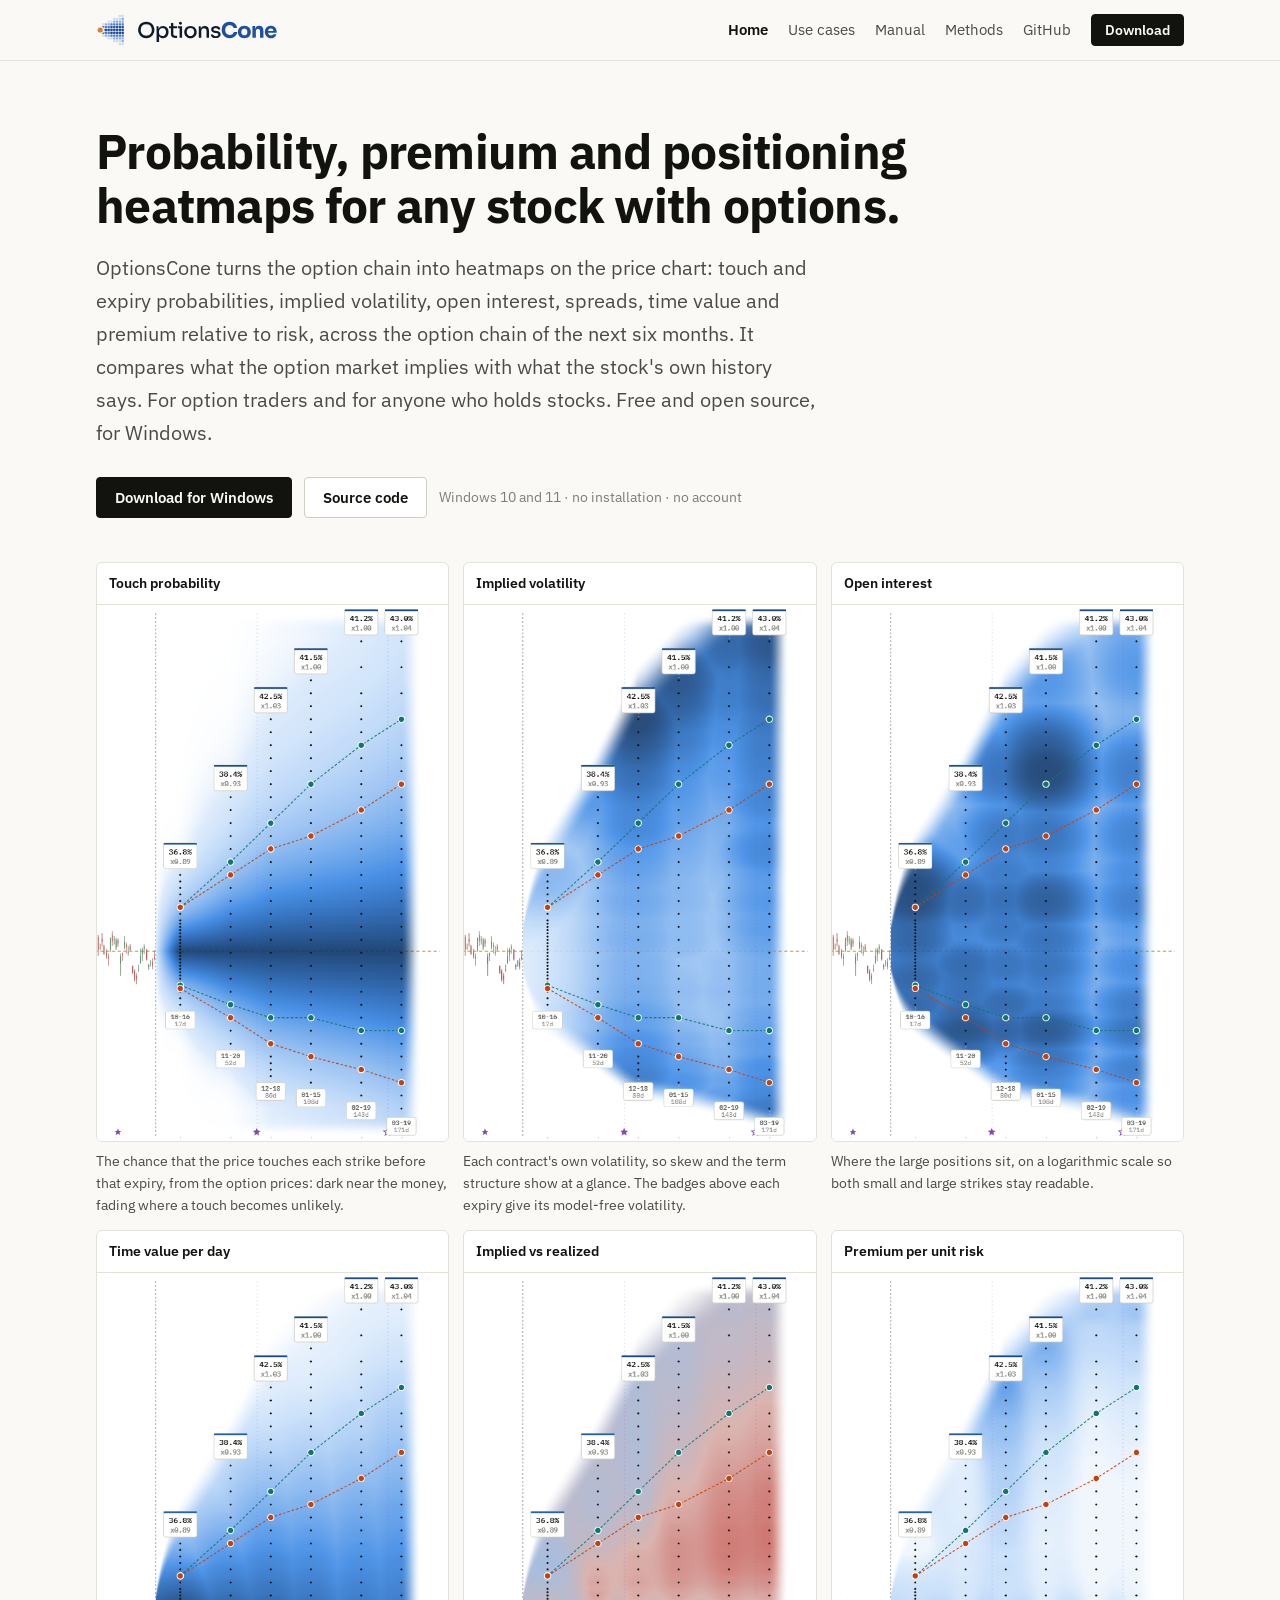
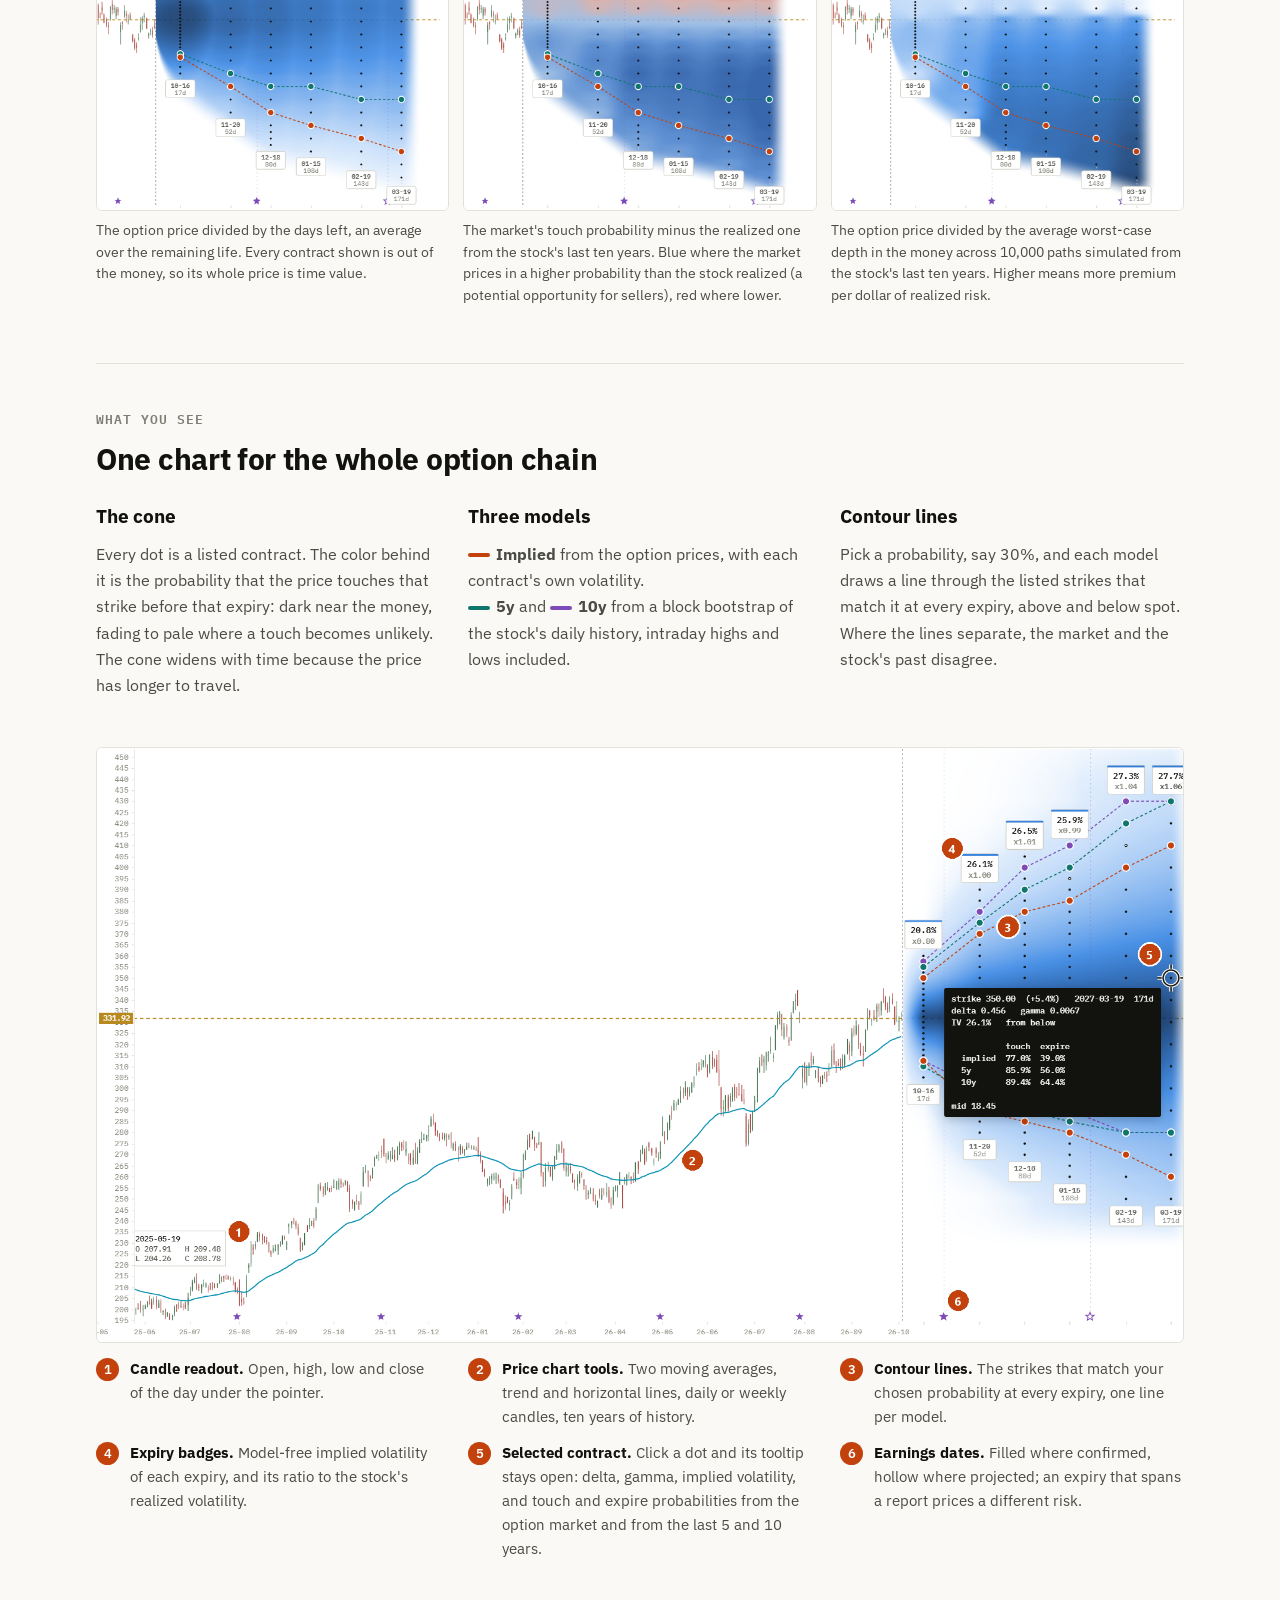
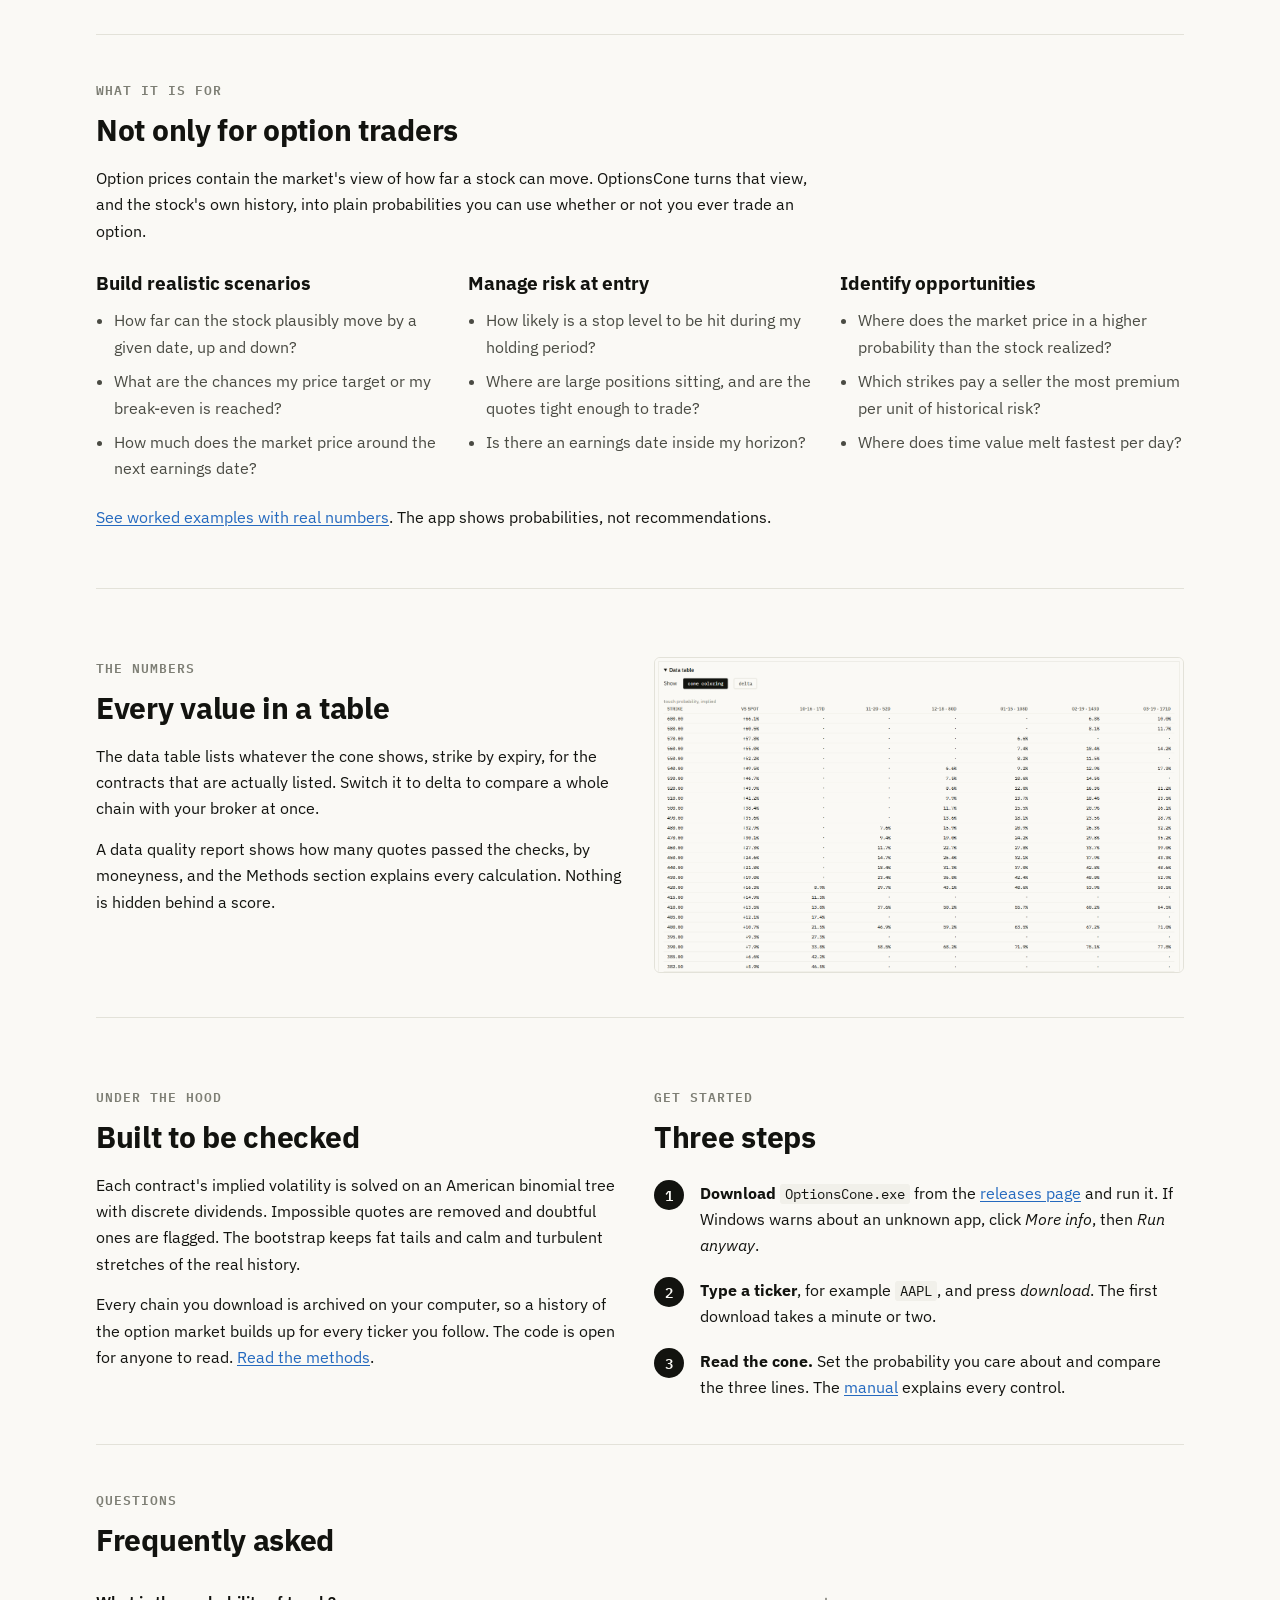
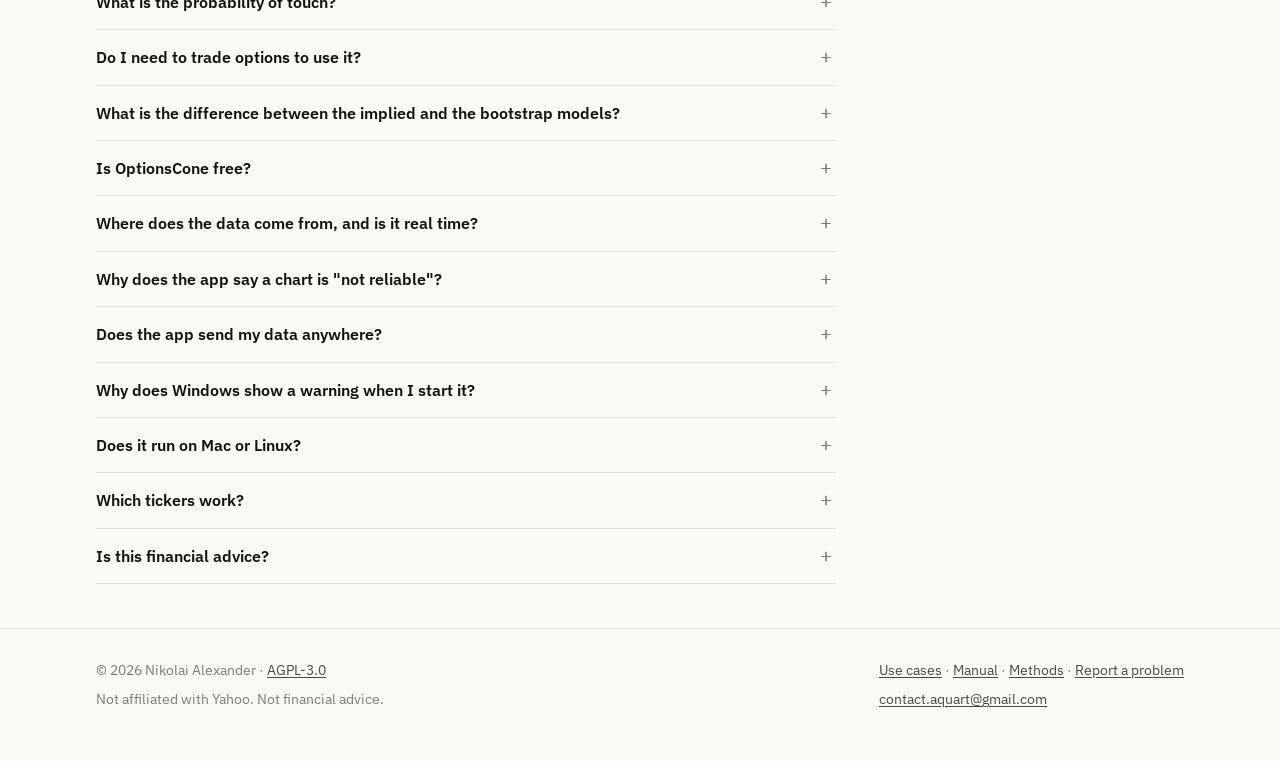
==== commit 24a19ab2: "README and site wording to realized; new preview images" ====
--- a/docs/index.html
+++ b/docs/index.html
@@ -13,7 +13,7 @@
 <meta property="og:title" content="OptionsCone: probability, premium and positioning heatmaps">
 <meta property="og:description" content="The option chain as heatmaps on the price chart, measured against the stock&#39;s own history. Free and open source.">
 <meta property="og:url" content="https://nikkn.github.io/OptionsCone/">
-<meta property="og:image" content="https://nikkn.github.io/OptionsCone/img/social.png?v=5">
+<meta property="og:image" content="https://nikkn.github.io/OptionsCone/img/social.png?v=6">
 <meta property="og:image:width" content="1200">
 <meta property="og:image:height" content="630">
 <meta property="og:image:alt" content="OptionsCone: a probability cone over the listed option strikes of a stock, with implied and historical contour lines.">
@@ -28,7 +28,7 @@
   "@context": "https://schema.org",
   "@type": "SoftwareApplication",
   "name": "OptionsCone",
-  "description": "Desktop app that shows the probability of touching or finishing beyond every listed option strike before expiry, from option prices and from a block bootstrap of the stock's own history.",
+  "description": "Desktop app with probability, premium and positioning heatmaps for any stock with options: touch and expiry probabilities, implied volatility, open interest, spreads, time value and premium relative to risk, compared with what the stock realized over the last ten years.",
   "applicationCategory": "FinanceApplication",
   "operatingSystem": "Windows 10, Windows 11",
   "offers": { "@type": "Offer", "price": "0", "priceCurrency": "USD" },
@@ -153,7 +153,7 @@
       <div class="card">
         <h3>Identify opportunities</h3>
         <ul class="qlist">
-          <li>Where does the market price more risk than the stock's own history produced?</li>
+          <li>Where does the market price in a higher probability than the stock realized?</li>
           <li>Which strikes pay a seller the most premium per unit of historical risk?</li>
           <li>Where does time value melt fastest per day?</li>
         </ul>
--- a/docs/style.css
+++ b/docs/style.css
@@ -145,3 +145,6 @@
 
 .mapfig { margin: 0; }
 .mapfig figcaption { font-size: 14px; color: var(--ink-2); margin-top: 9px; line-height: 1.55; }
+
+/* the section after the hero maps gets the same rule as the others, with more air */
+.maps ~ section:first-of-type { border-top: 1px solid var(--line); margin-top: 56px; }
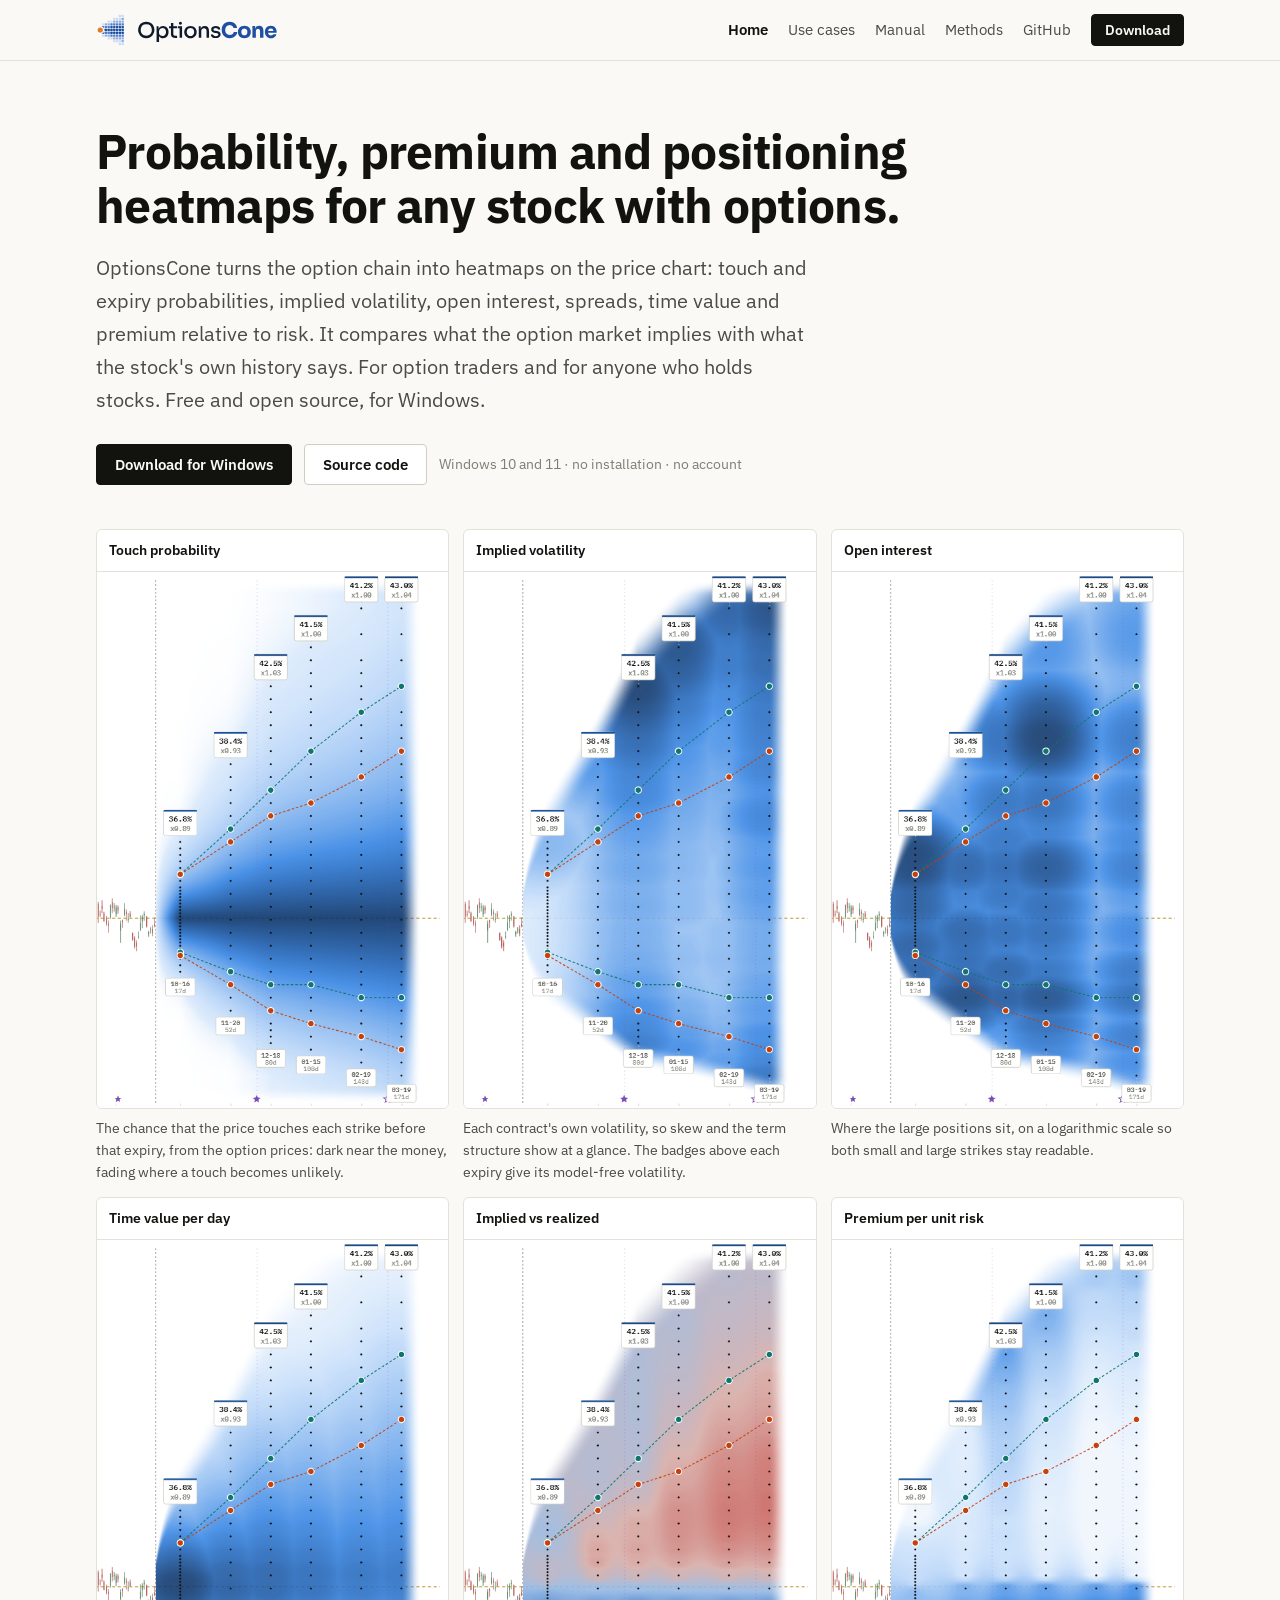
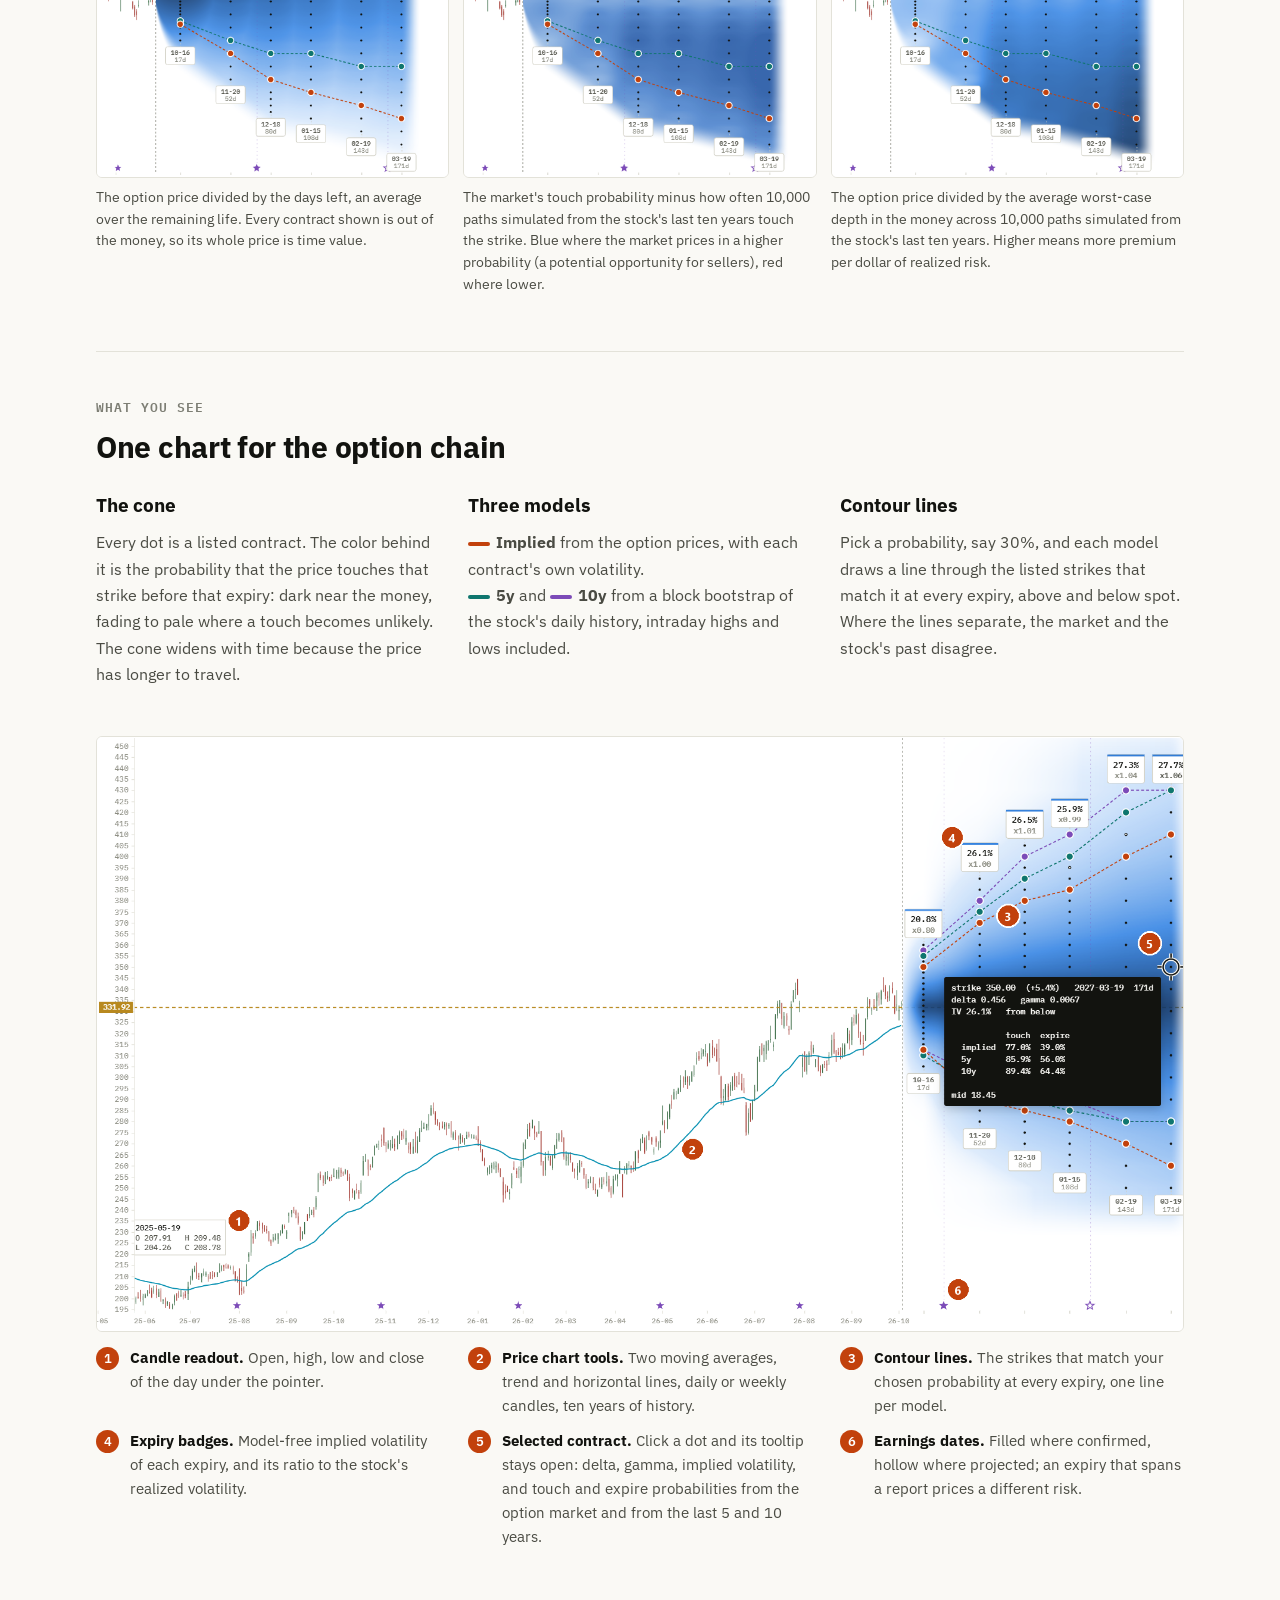
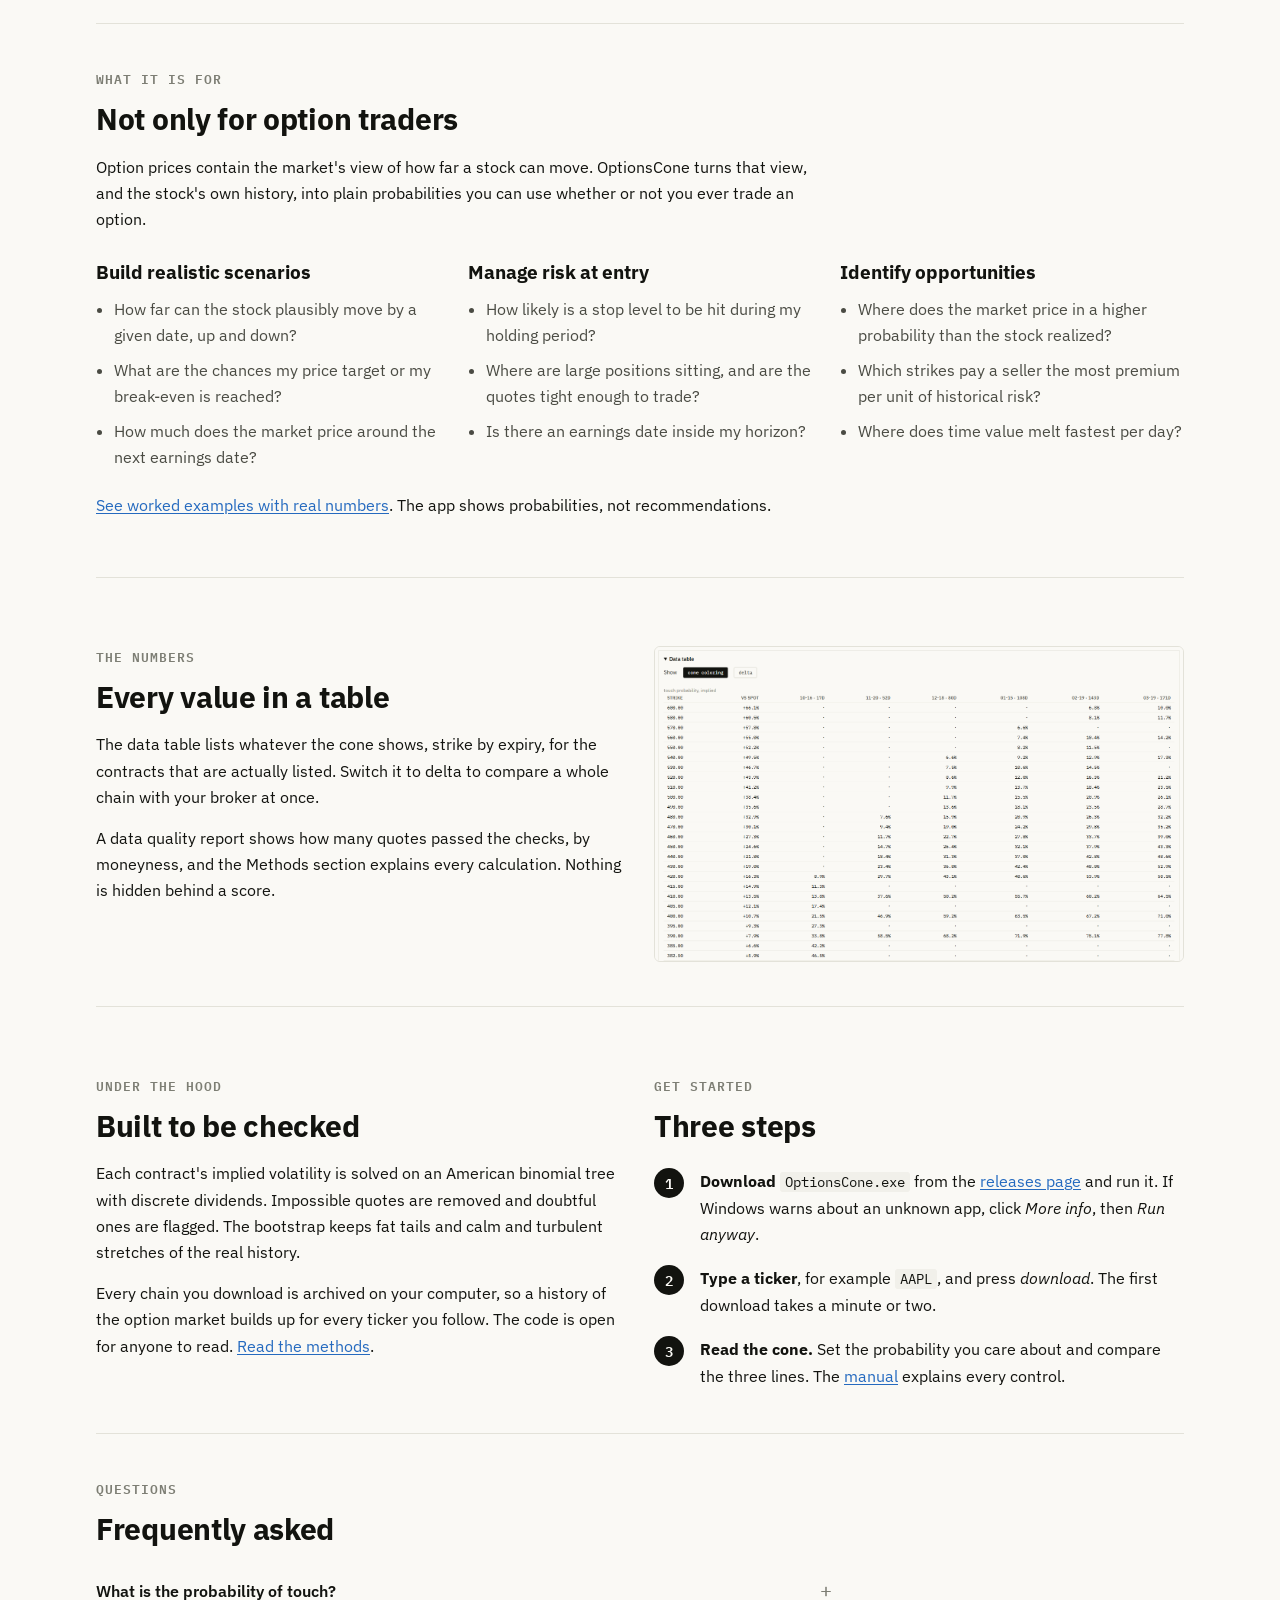
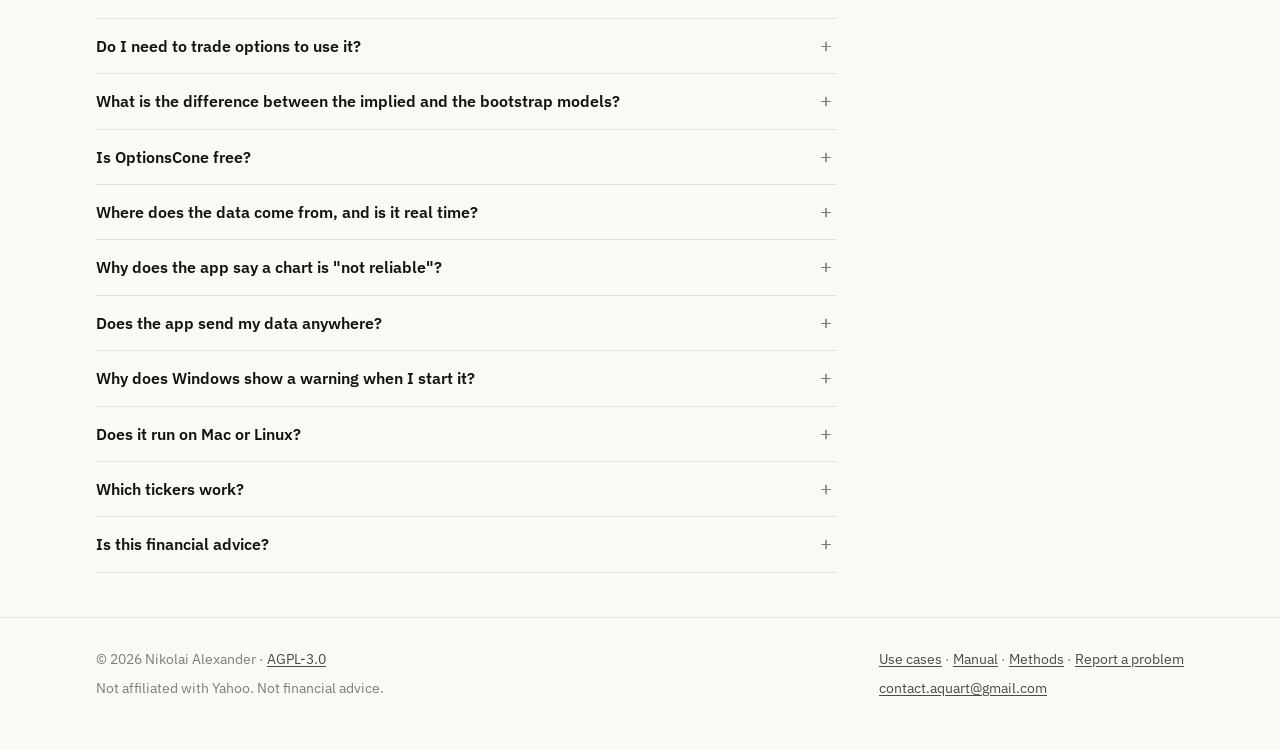
==== commit 5974ac52: "Six maps in the README, clearer implied vs realized caption" ====
--- a/docs/index.html
+++ b/docs/index.html
@@ -81,7 +81,7 @@
 
   <div class="hero">
     <h1>Probability, premium and positioning heatmaps for any stock with options.</h1>
-    <p class="lede">OptionsCone turns the option chain into heatmaps on the price chart: touch and expiry probabilities, implied volatility, open interest, spreads, time value and premium relative to risk, across the option chain of the next six months. It compares what the option market implies with what the stock&#39;s own history says. For option traders and for anyone who holds stocks. Free and open source, for Windows.</p>
+    <p class="lede">OptionsCone turns the option chain into heatmaps on the price chart: touch and expiry probabilities, implied volatility, open interest, spreads, time value and premium relative to risk. It compares what the option market implies with what the stock&#39;s own history says. For option traders and for anyone who holds stocks. Free and open source, for Windows.</p>
     <div class="btn-row">
       <a class="btn primary" href="https://github.com/nikkn/OptionsCone/releases/latest">Download for Windows</a>
       <a class="btn" href="https://github.com/nikkn/OptionsCone">Source code</a>
@@ -94,13 +94,13 @@
     <figure class="mapfig"><a class="map" href="img/avgo/chart-iv.png"><span>Implied volatility</span><img src="img/avgo/cone-iv.png" width="550" height="840" alt="Broadcom (AVGO), Implied volatility per contract: skew and term structure."></a><figcaption>Each contract&#39;s own volatility, so skew and the term structure show at a glance. The badges above each expiry give its model-free volatility.</figcaption></figure>
     <figure class="mapfig"><a class="map" href="img/avgo/chart-oi.png"><span>Open interest</span><img src="img/avgo/cone-oi.png" width="550" height="840" alt="Broadcom (AVGO), Open interest: where the large positions sit."></a><figcaption>Where the large positions sit, on a logarithmic scale so both small and large strikes stay readable.</figcaption></figure>
     <figure class="mapfig"><a class="map" href="img/avgo/chart-tv.png"><span>Time value per day</span><img src="img/avgo/cone-tv.png" width="550" height="840" alt="Broadcom (AVGO), Time value per remaining day, darkest near the money for short expiries."></a><figcaption>The option price divided by the days left, an average over the remaining life. Every contract shown is out of the money, so its whole price is time value.</figcaption></figure>
-    <figure class="mapfig"><a class="map" href="img/avgo/chart-gap.png"><span>Implied vs realized</span><img src="img/avgo/cone-gap.png" width="550" height="840" alt="Broadcom (AVGO), Implied minus realized touch probability: blue where the market prices in a higher probability than the stock realized, red where lower."></a><figcaption>The market&#39;s touch probability minus the realized one from the stock&#39;s last ten years. Blue where the market prices in a higher probability than the stock realized (a potential opportunity for sellers), red where lower.</figcaption></figure>
+    <figure class="mapfig"><a class="map" href="img/avgo/chart-gap.png"><span>Implied vs realized</span><img src="img/avgo/cone-gap.png" width="550" height="840" alt="Broadcom (AVGO), Implied minus realized touch probability: blue where the market prices in a higher probability than the stock realized, red where lower."></a><figcaption>The market&#39;s touch probability minus how often 10,000 paths simulated from the stock&#39;s last ten years touch the strike. Blue where the market prices in a higher probability (a potential opportunity for sellers), red where lower.</figcaption></figure>
     <figure class="mapfig"><a class="map" href="img/avgo/chart-vpr.png"><span>Premium per unit risk</span><img src="img/avgo/cone-vpr.png" width="550" height="840" alt="Broadcom (AVGO), Option price relative to the average worst intrinsic value on the historical paths."></a><figcaption>The option price divided by the average worst-case depth in the money across 10,000 paths simulated from the stock&#39;s last ten years. Higher means more premium per dollar of realized risk.</figcaption></figure>
   </div>
 
   <section>
     <p class="eyebrow">What you see</p>
-    <h2>One chart for the whole option chain</h2>
+    <h2>One chart for the option chain</h2>
     <div class="grid3">
       <div class="card">
         <h3>The cone</h3>
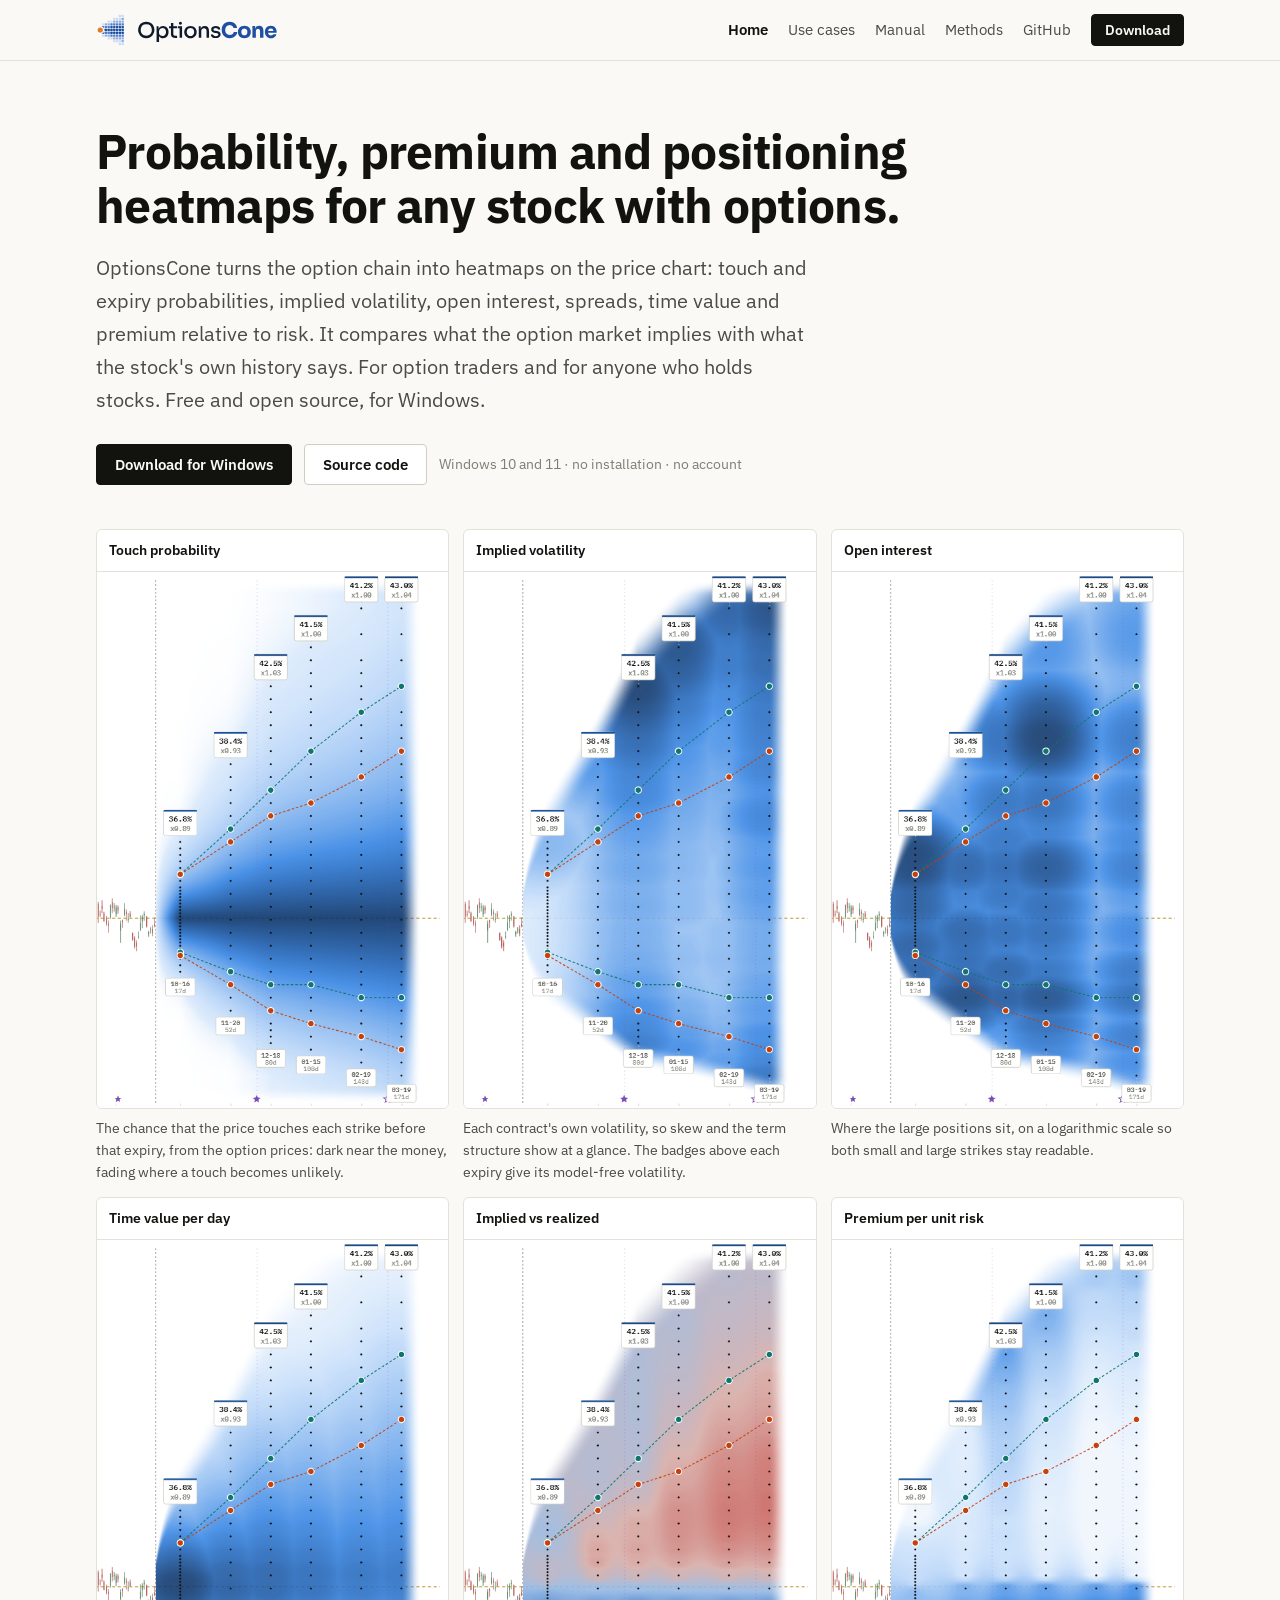
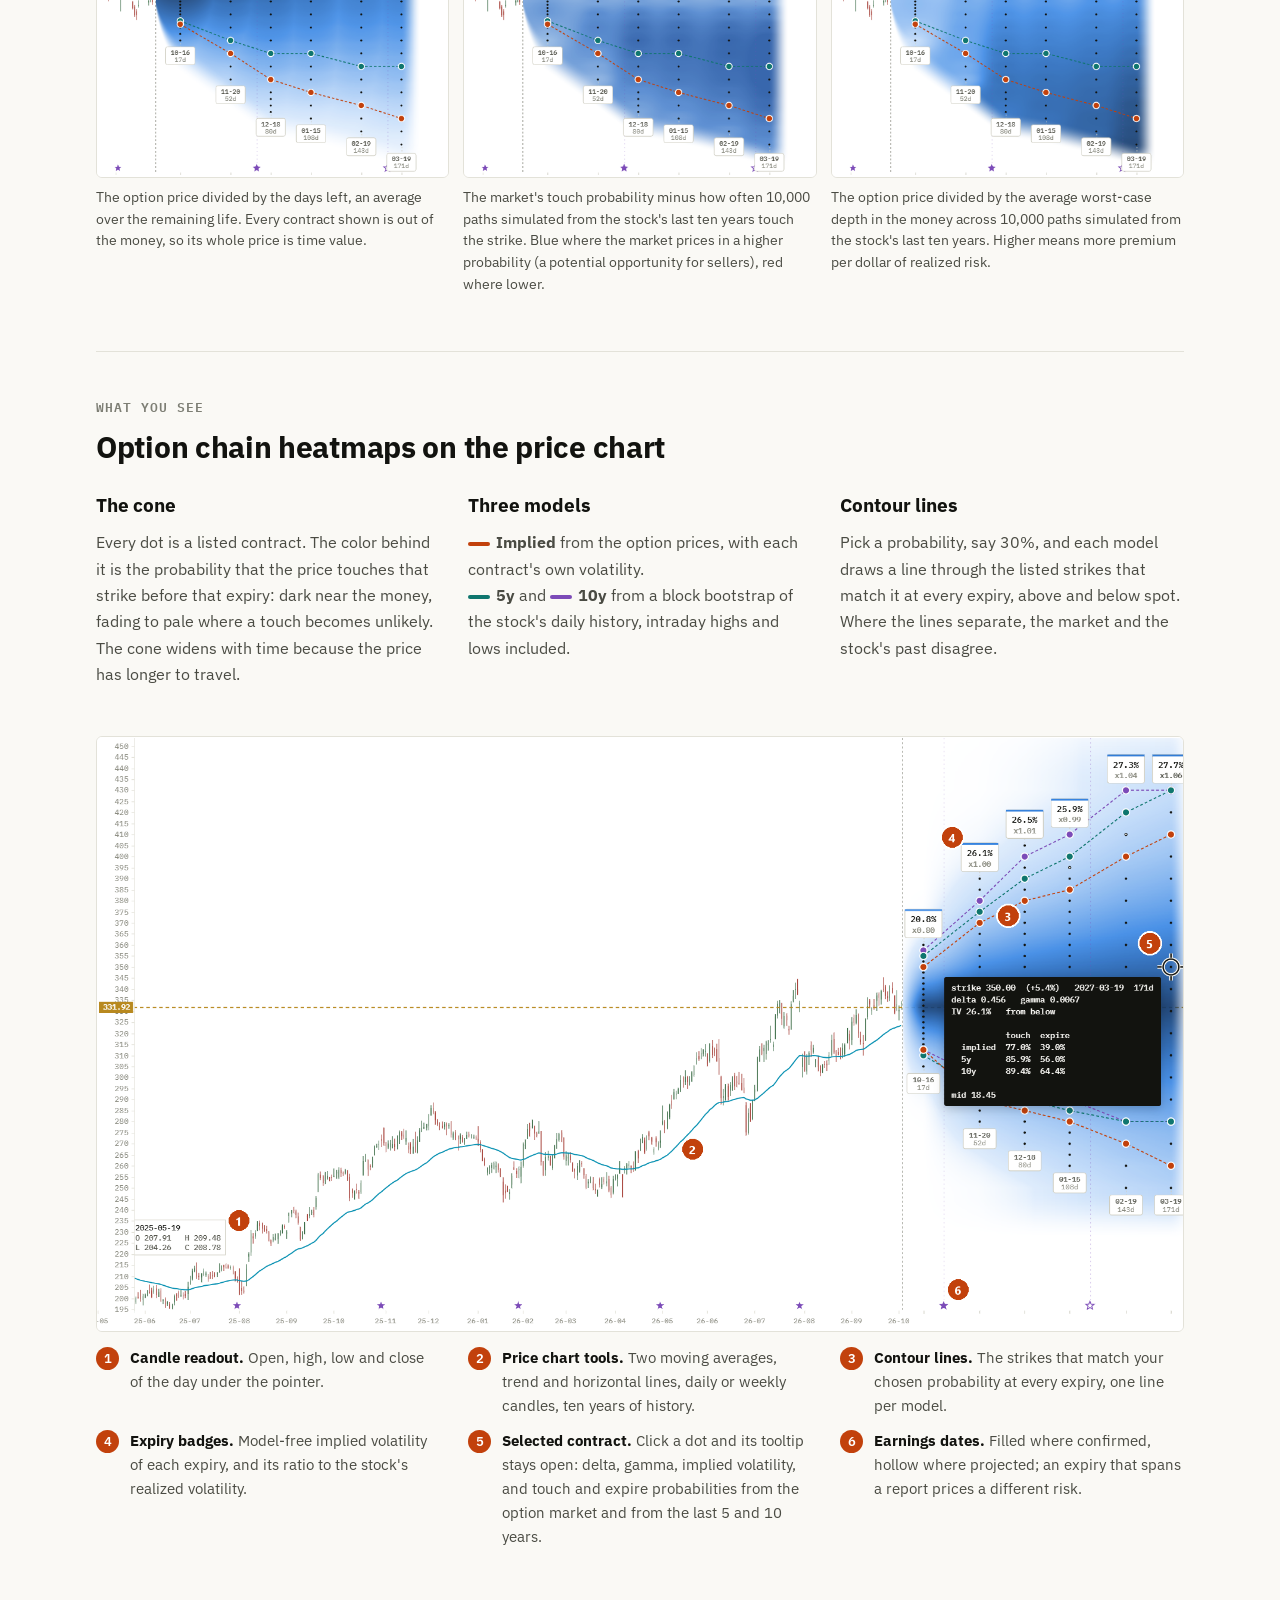
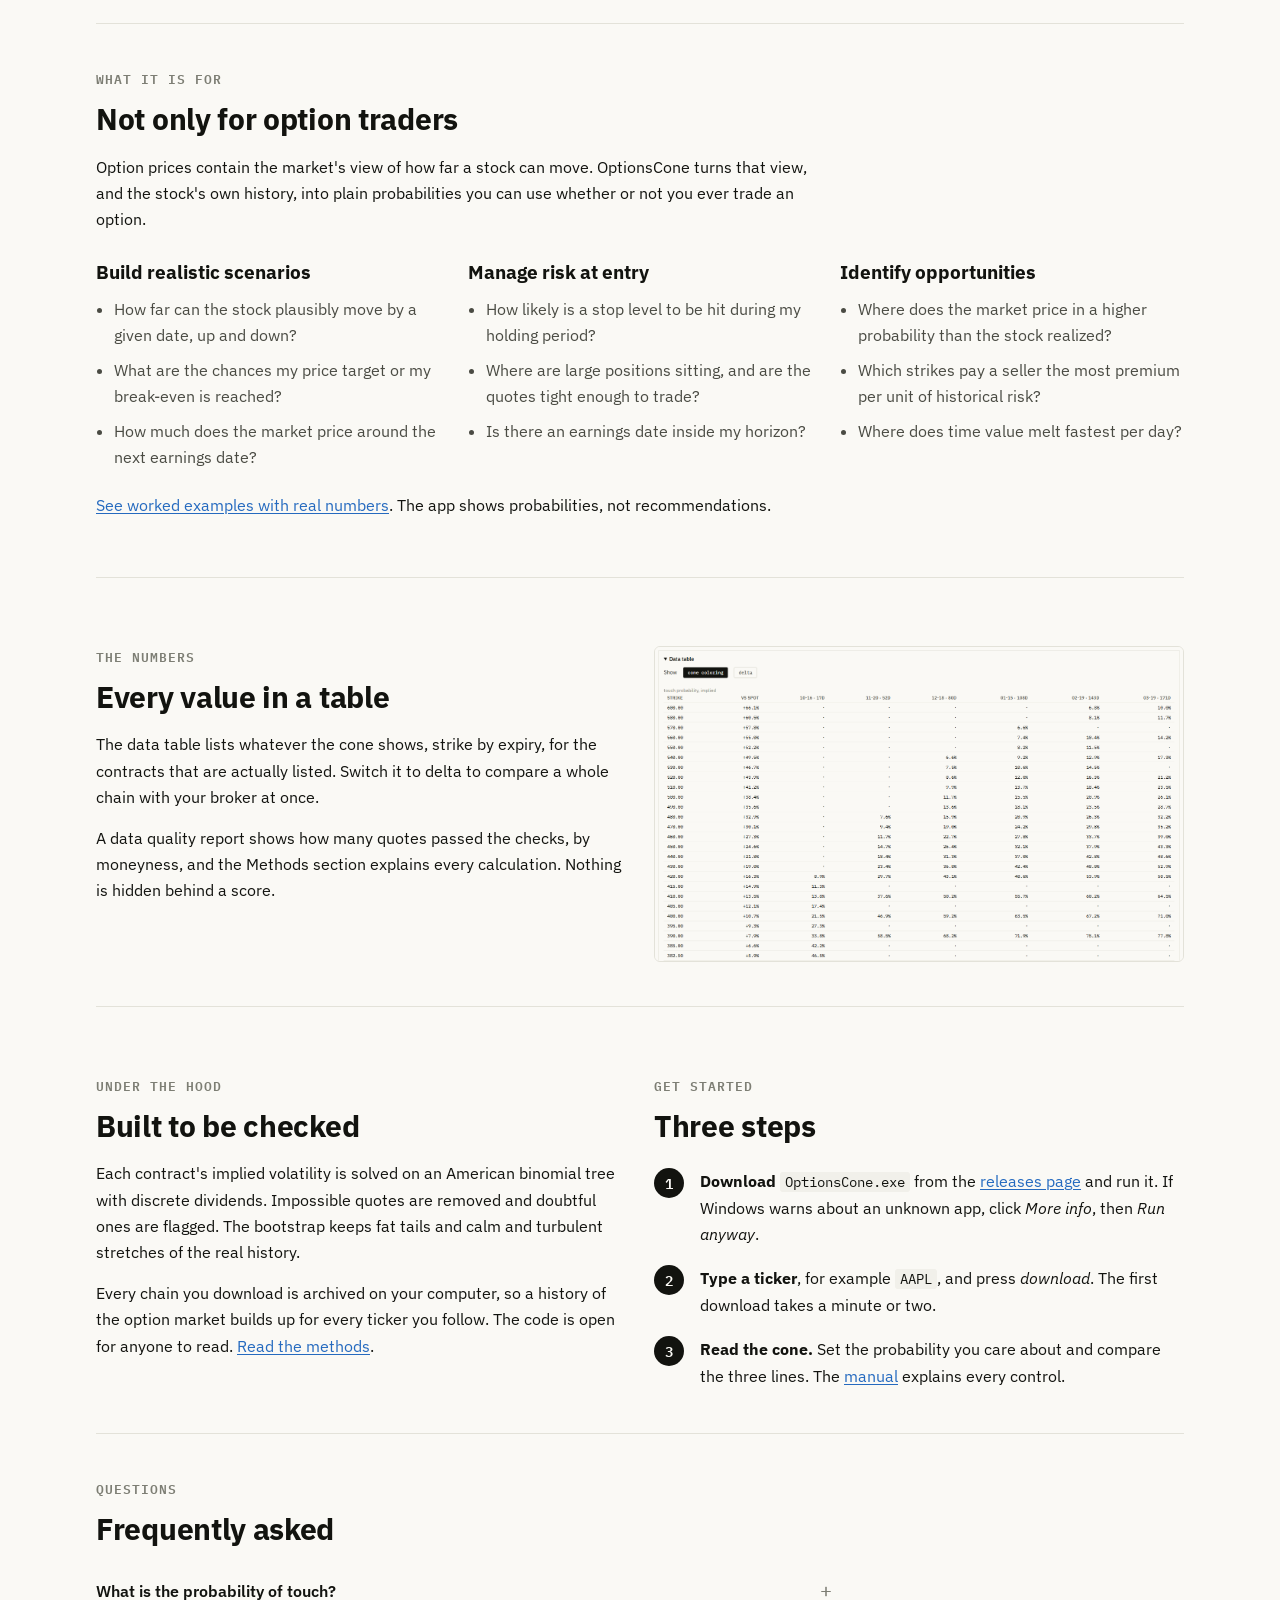
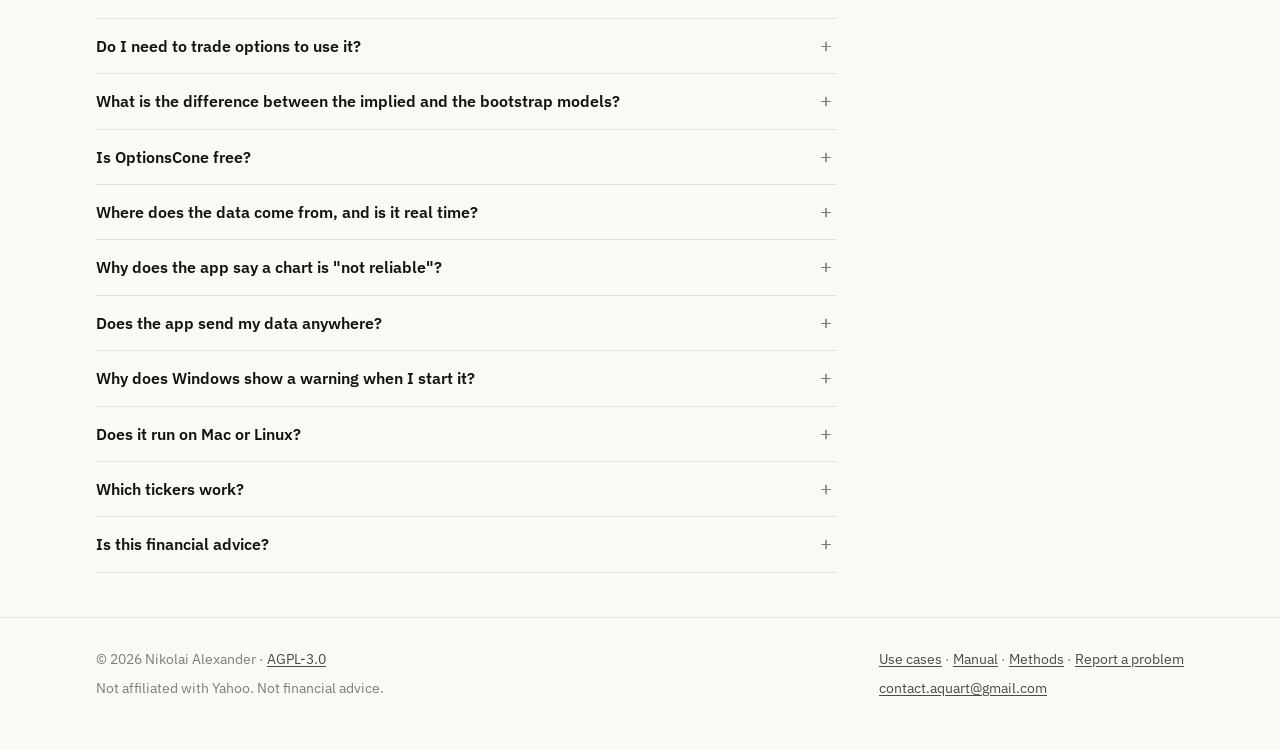
==== commit 7a343cd5: "Search-friendly titles and headings" ====
--- a/docs/index.html
+++ b/docs/index.html
@@ -3,8 +3,8 @@
 <head>
 <meta charset="utf-8">
 <meta name="viewport" content="width=device-width, initial-scale=1">
-<title>OptionsCone: probability, premium and positioning heatmaps</title>
-<meta name="description" content="Free Windows app: probability, premium and positioning heatmaps for any stock with options, measured against ten years of the stock&#39;s own history.">
+<title>OptionsCone: free options probability calculator and heatmaps</title>
+<meta name="description" content="Free Windows app: probability of touch, implied volatility and open interest as heatmaps on the price chart, compared with the stock&#39;s own history.">
 <link rel="canonical" href="https://nikkn.github.io/OptionsCone/">
 <meta name="google-site-verification" content="AMuyXyZixV_yJbMoVUShqFuyZB4kxgZxZLLErU_1Yw0" />
 <link rel="icon" href="brand/favicon-16.svg" type="image/svg+xml">
@@ -100,7 +100,7 @@
 
   <section>
     <p class="eyebrow">What you see</p>
-    <h2>One chart for the option chain</h2>
+    <h2>Option chain heatmaps on the price chart</h2>
     <div class="grid3">
       <div class="card">
         <h3>The cone</h3>
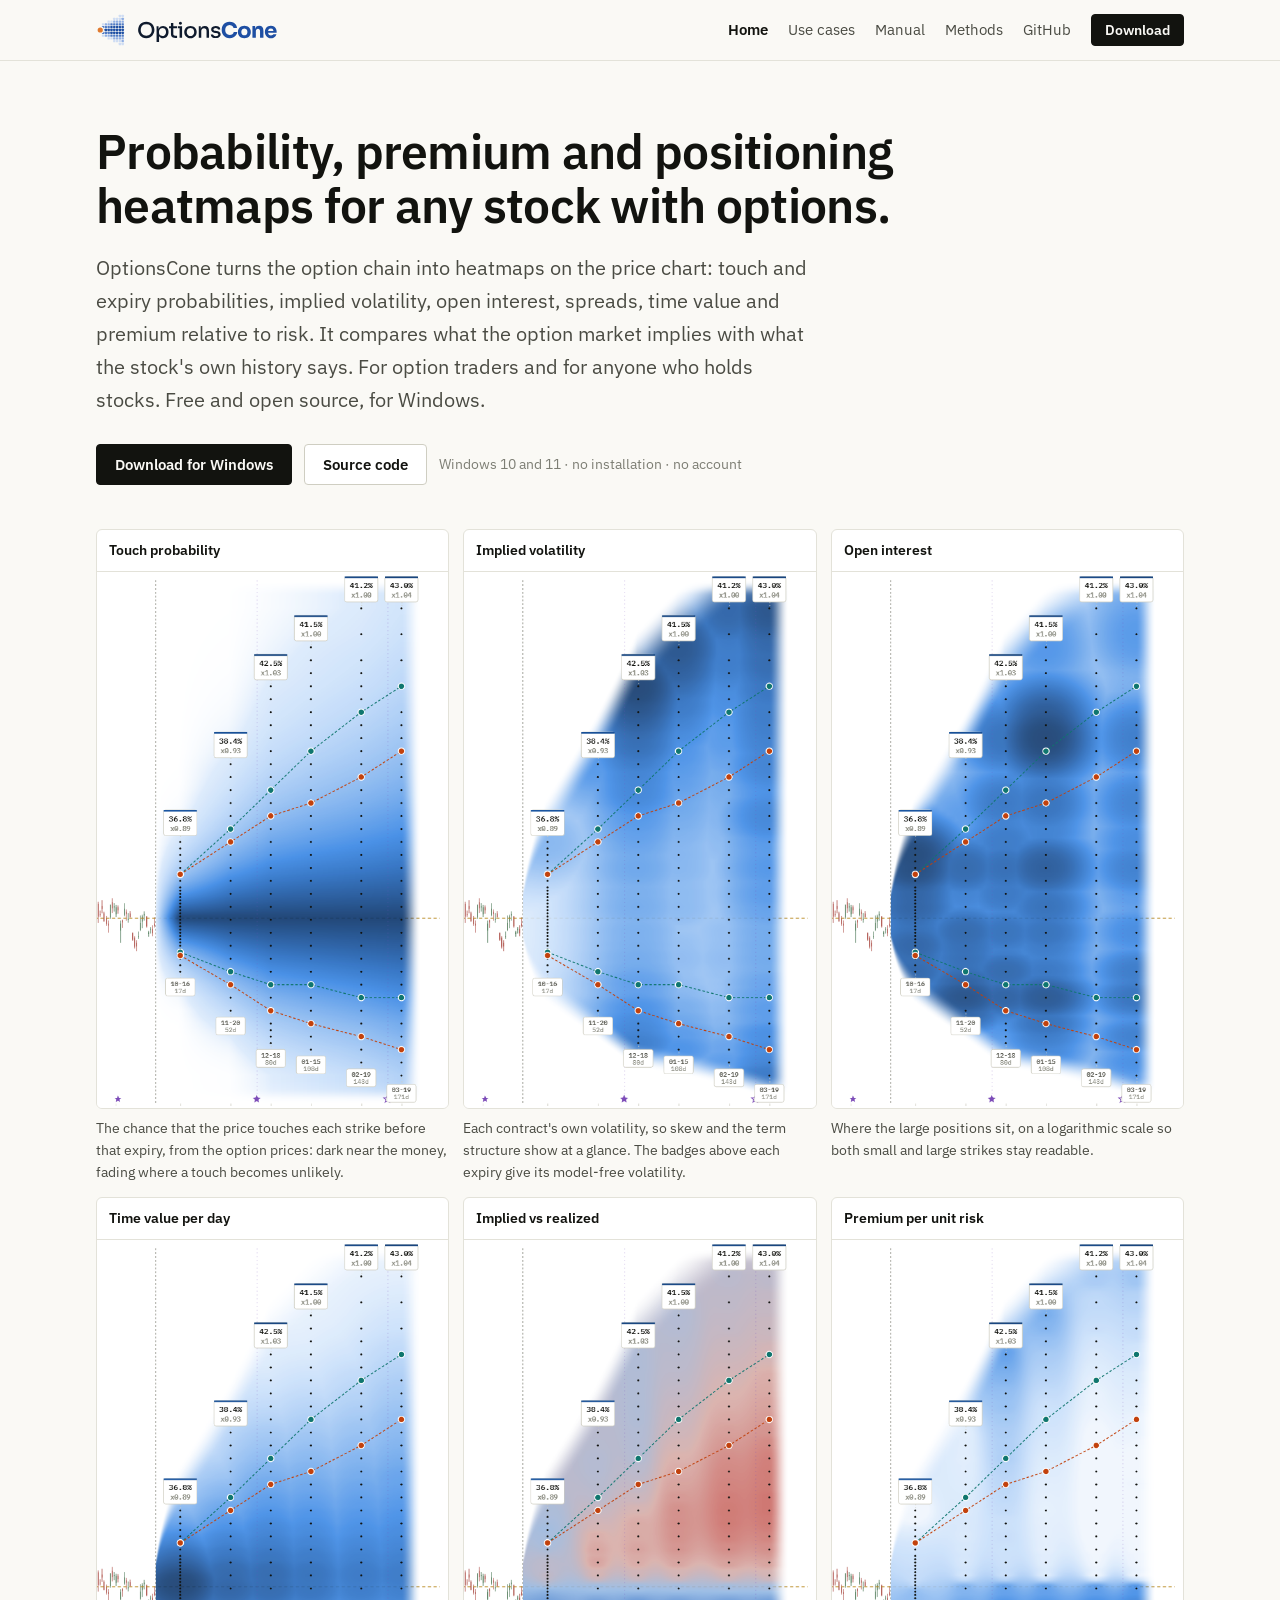
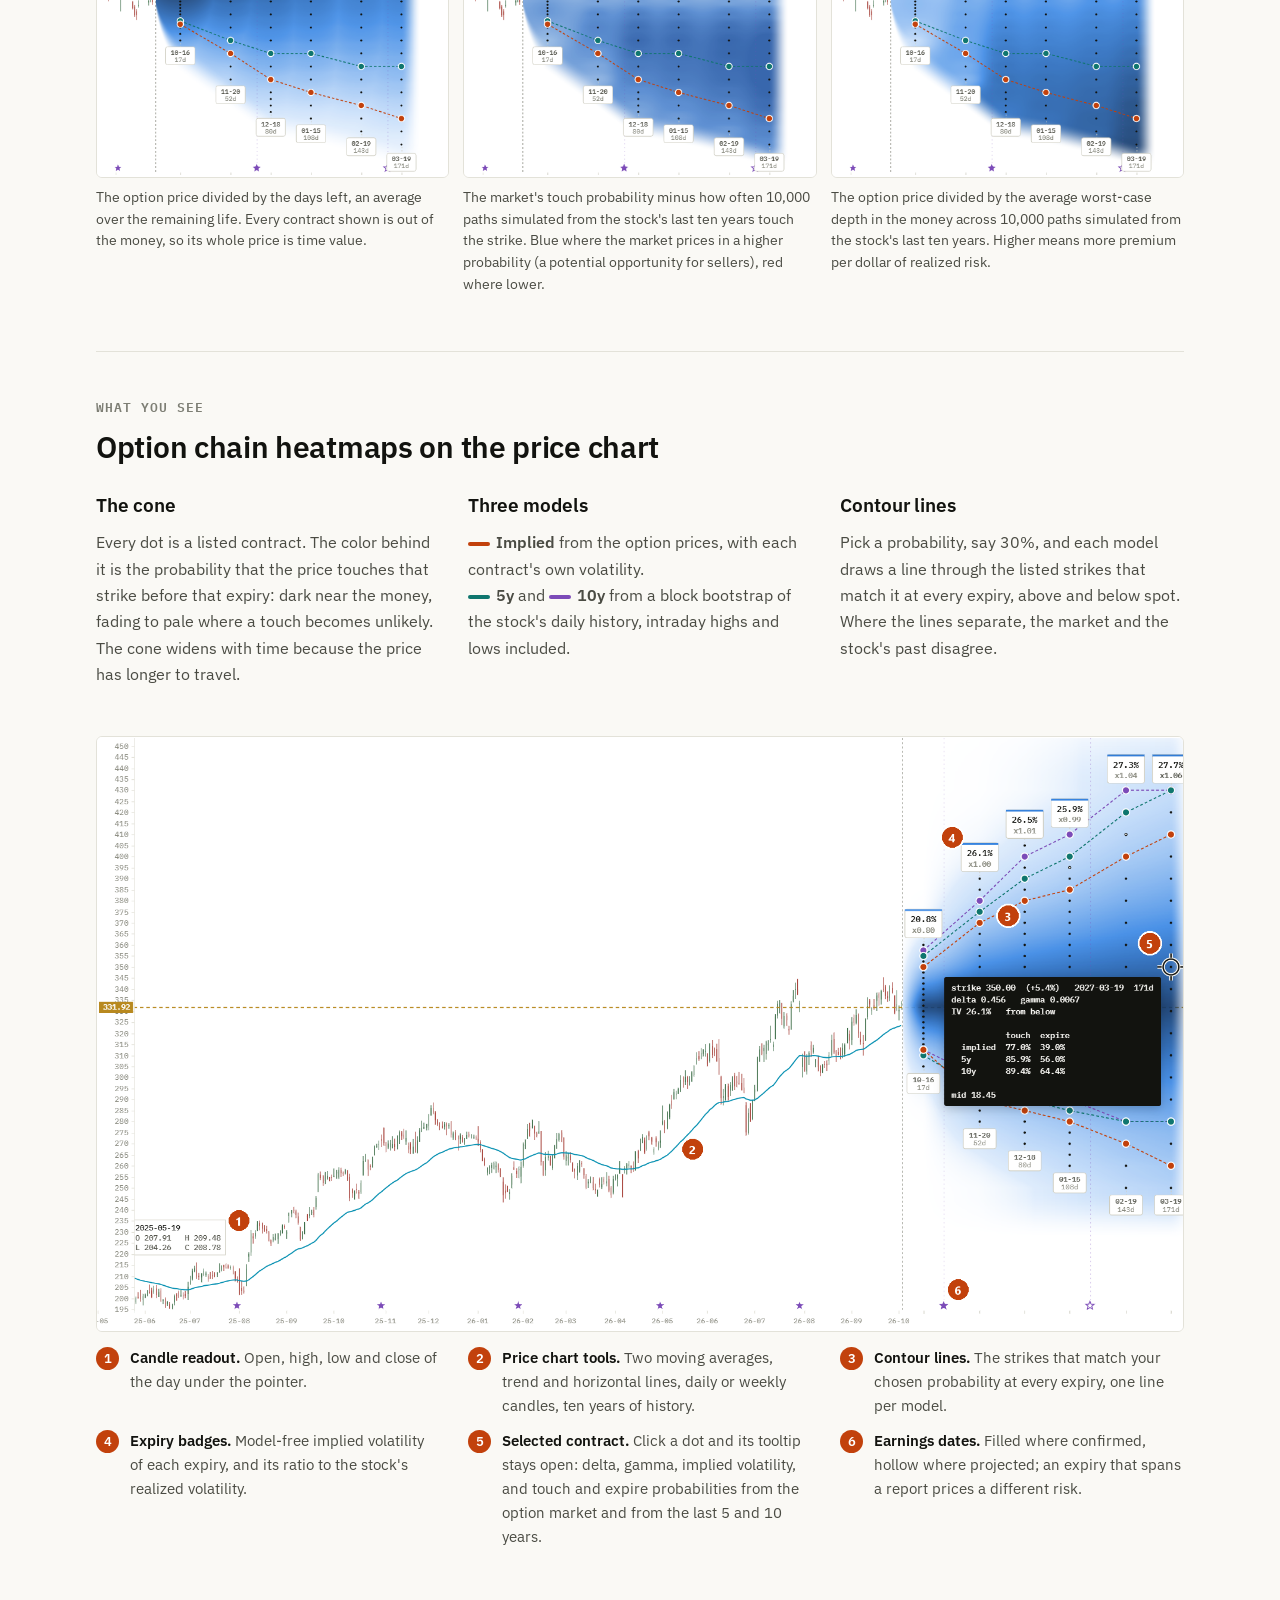
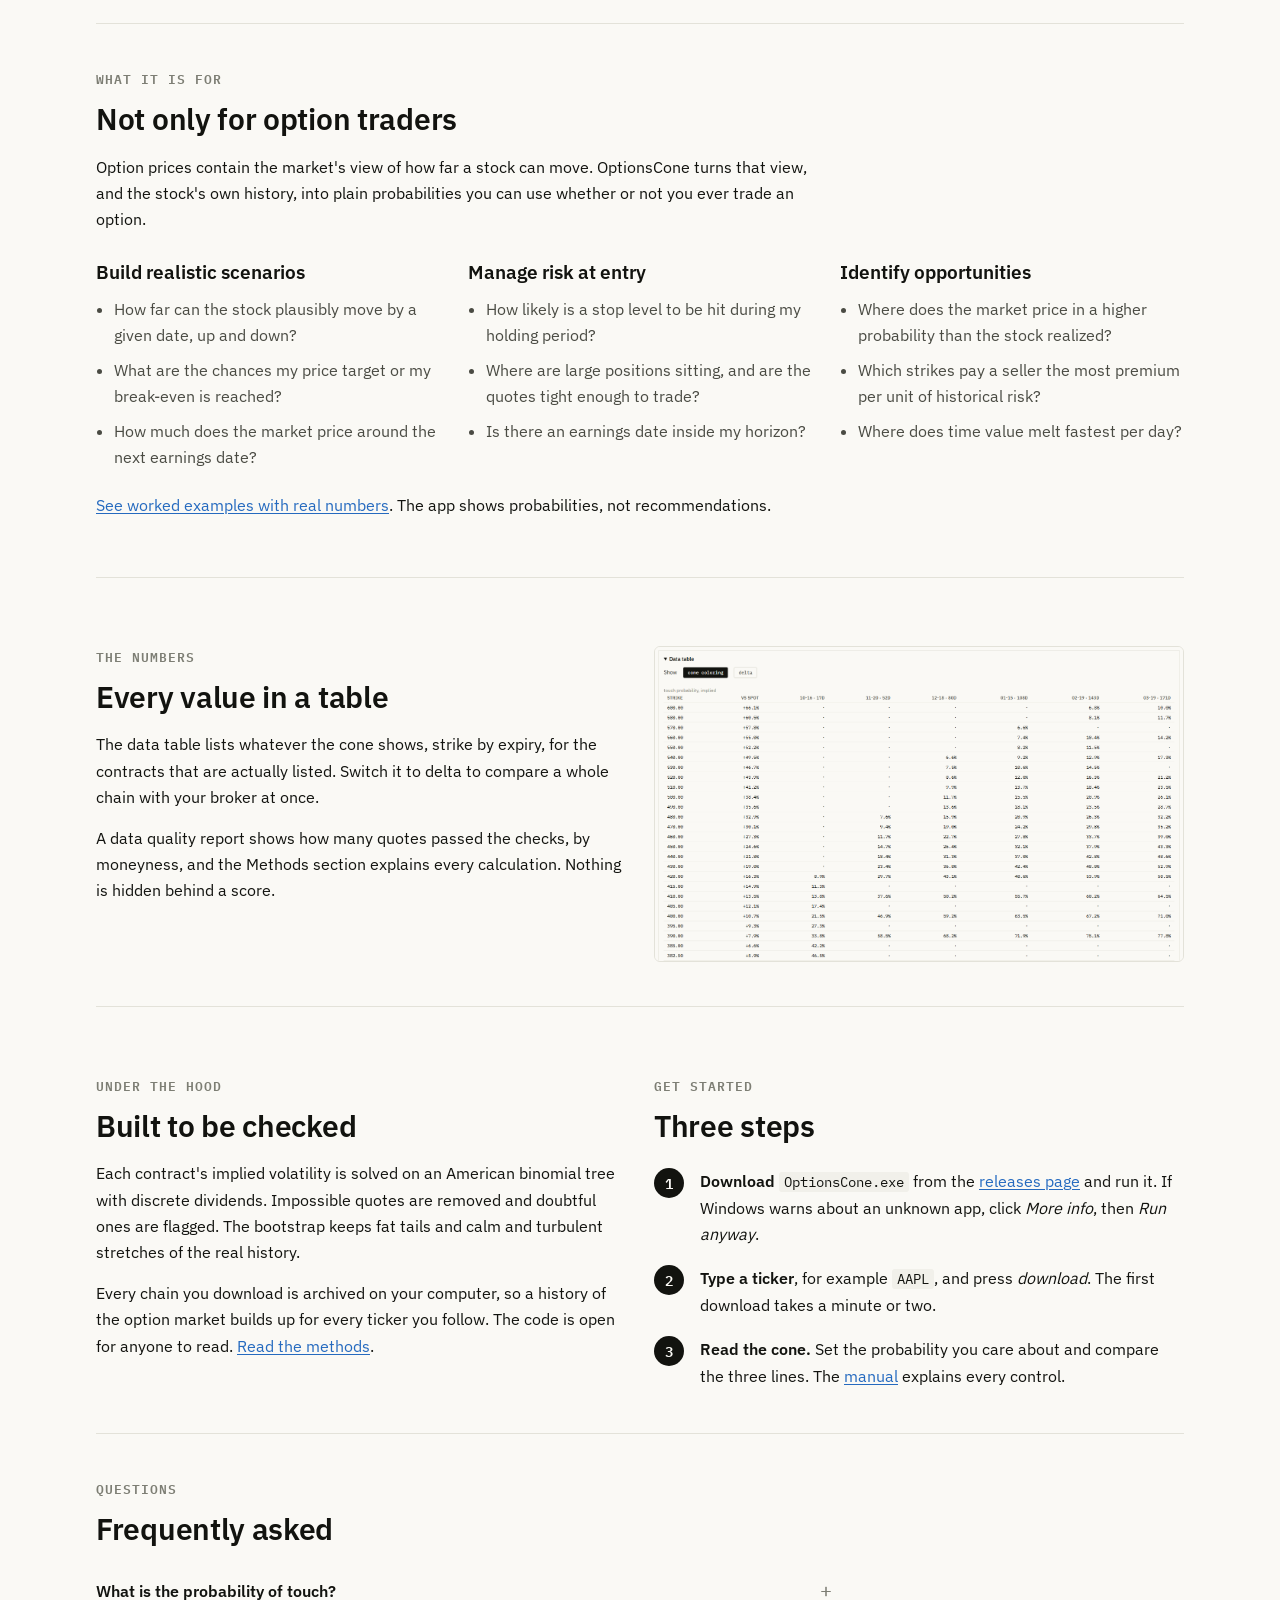
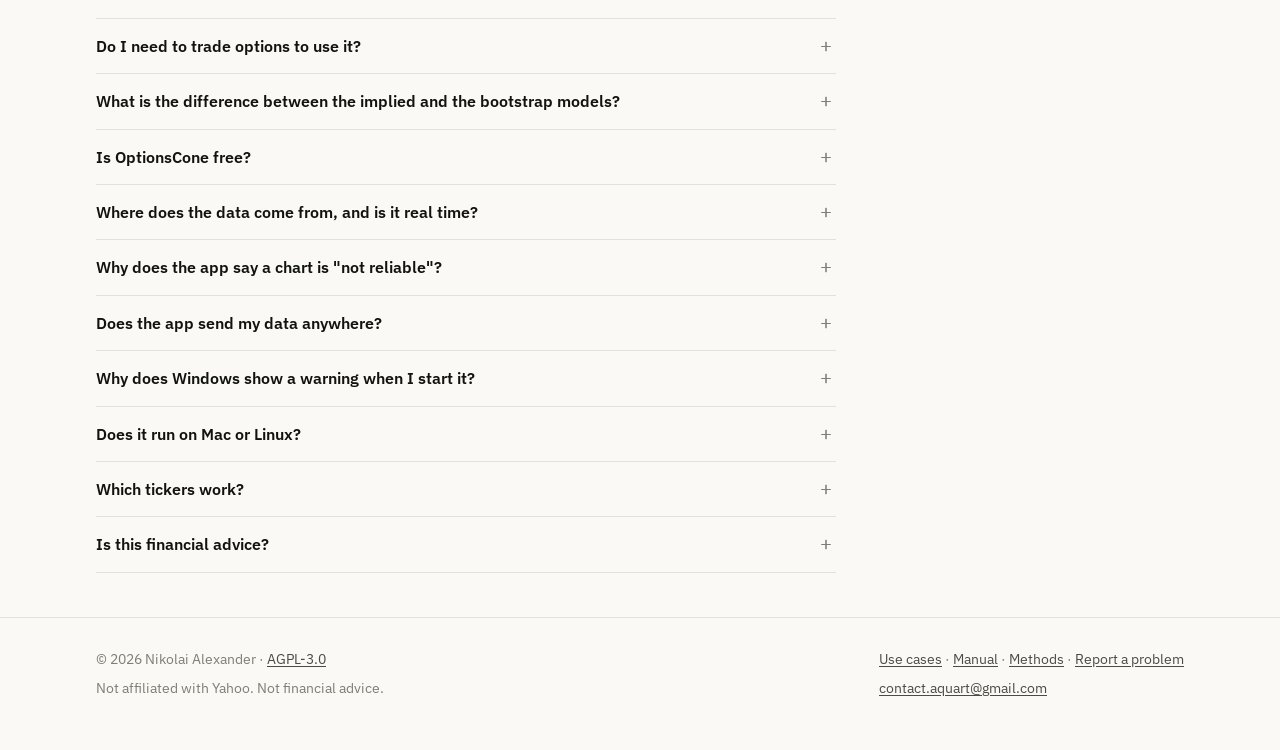
==== commit a217d055: "Serve fonts from the site instead of Google" ====
--- a/docs/index.html
+++ b/docs/index.html
@@ -3,8 +3,8 @@
 <head>
 <meta charset="utf-8">
 <meta name="viewport" content="width=device-width, initial-scale=1">
-<title>OptionsCone: free options probability calculator and heatmaps</title>
-<meta name="description" content="Free Windows app: probability of touch, implied volatility and open interest as heatmaps on the price chart, compared with the stock&#39;s own history.">
+<title>Free options probability calculator and heatmaps | OptionsCone</title>
+<meta name="description" content="OptionsCone is a free Windows app: probability of touch, implied volatility and open interest as heatmaps on the price chart, compared with the stock&#39;s own history.">
 <link rel="canonical" href="https://nikkn.github.io/OptionsCone/">
 <meta name="google-site-verification" content="AMuyXyZixV_yJbMoVUShqFuyZB4kxgZxZLLErU_1Yw0" />
 <link rel="icon" href="brand/favicon-16.svg" type="image/svg+xml">
@@ -19,9 +19,6 @@
 <meta property="og:image:alt" content="OptionsCone: a probability cone over the listed option strikes of a stock, with implied and historical contour lines.">
 <meta property="og:site_name" content="OptionsCone">
 <meta name="twitter:card" content="summary_large_image">
-<link rel="preconnect" href="https://fonts.googleapis.com">
-<link rel="preconnect" href="https://fonts.gstatic.com" crossorigin>
-<link rel="stylesheet" href="https://fonts.googleapis.com/css2?family=IBM+Plex+Mono:wght@400;600&family=IBM+Plex+Sans:wght@400;600&display=swap">
 <link rel="stylesheet" href="style.css">
 <script type="application/ld+json">
 {
--- a/docs/style.css
+++ b/docs/style.css
@@ -1,3 +1,9 @@
+/* IBM Plex, served from this site (SIL Open Font License, see fonts/OFL.txt) */
+@font-face { font-family: "IBM Plex Sans"; font-style: normal; font-weight: 400; font-display: swap; src: url("fonts/ibm-plex-sans-400.woff2") format("woff2"); }
+@font-face { font-family: "IBM Plex Sans"; font-style: normal; font-weight: 600; font-display: swap; src: url("fonts/ibm-plex-sans-600.woff2") format("woff2"); }
+@font-face { font-family: "IBM Plex Mono"; font-style: normal; font-weight: 400; font-display: swap; src: url("fonts/ibm-plex-mono-400.woff2") format("woff2"); }
+@font-face { font-family: "IBM Plex Mono"; font-style: normal; font-weight: 600; font-display: swap; src: url("fonts/ibm-plex-mono-600.woff2") format("woff2"); }
+
 :root {
   --bg: #faf9f5; --panel: #ffffff; --ink: #12130f; --ink-2: #4a4b43; --ink-3: #7d7e74;
   --line: #e3e2d9; --line-2: #cfcec2; --accent: #256abf; --accent-ink: #ffffff;
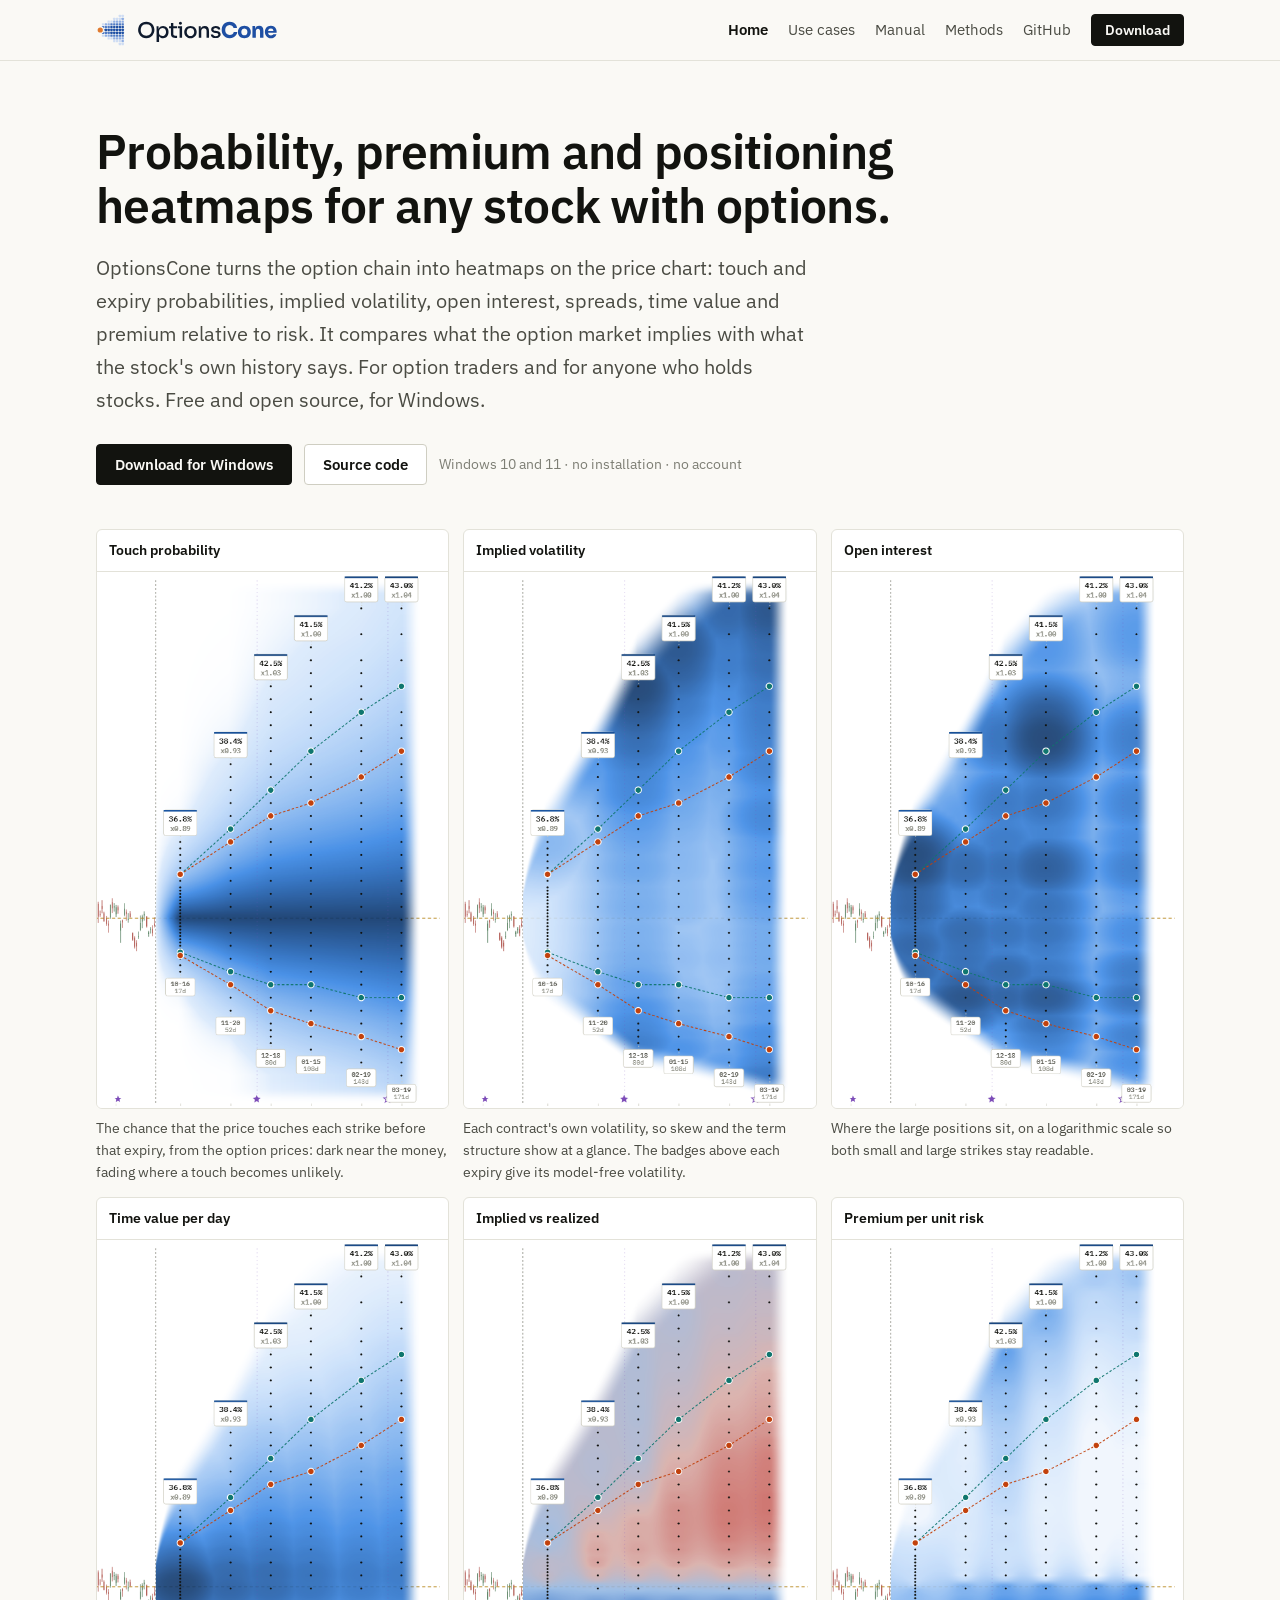
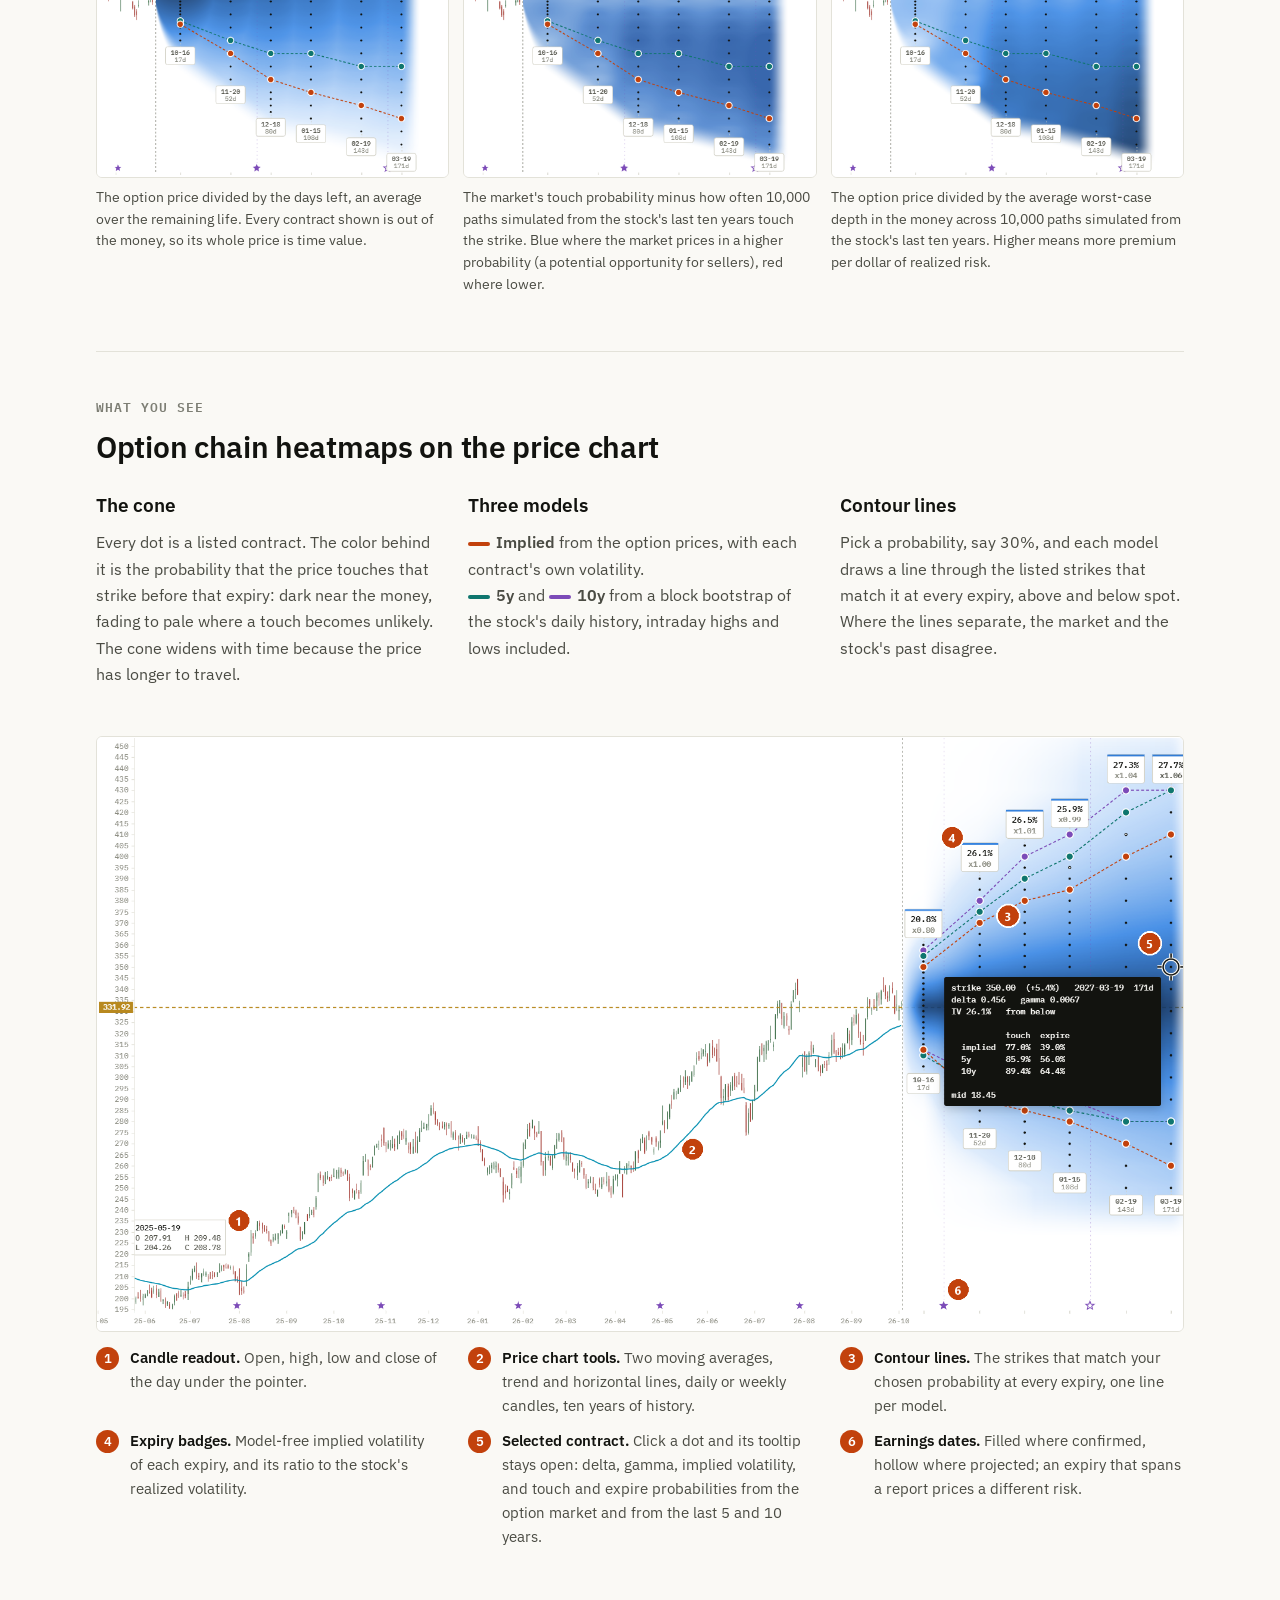
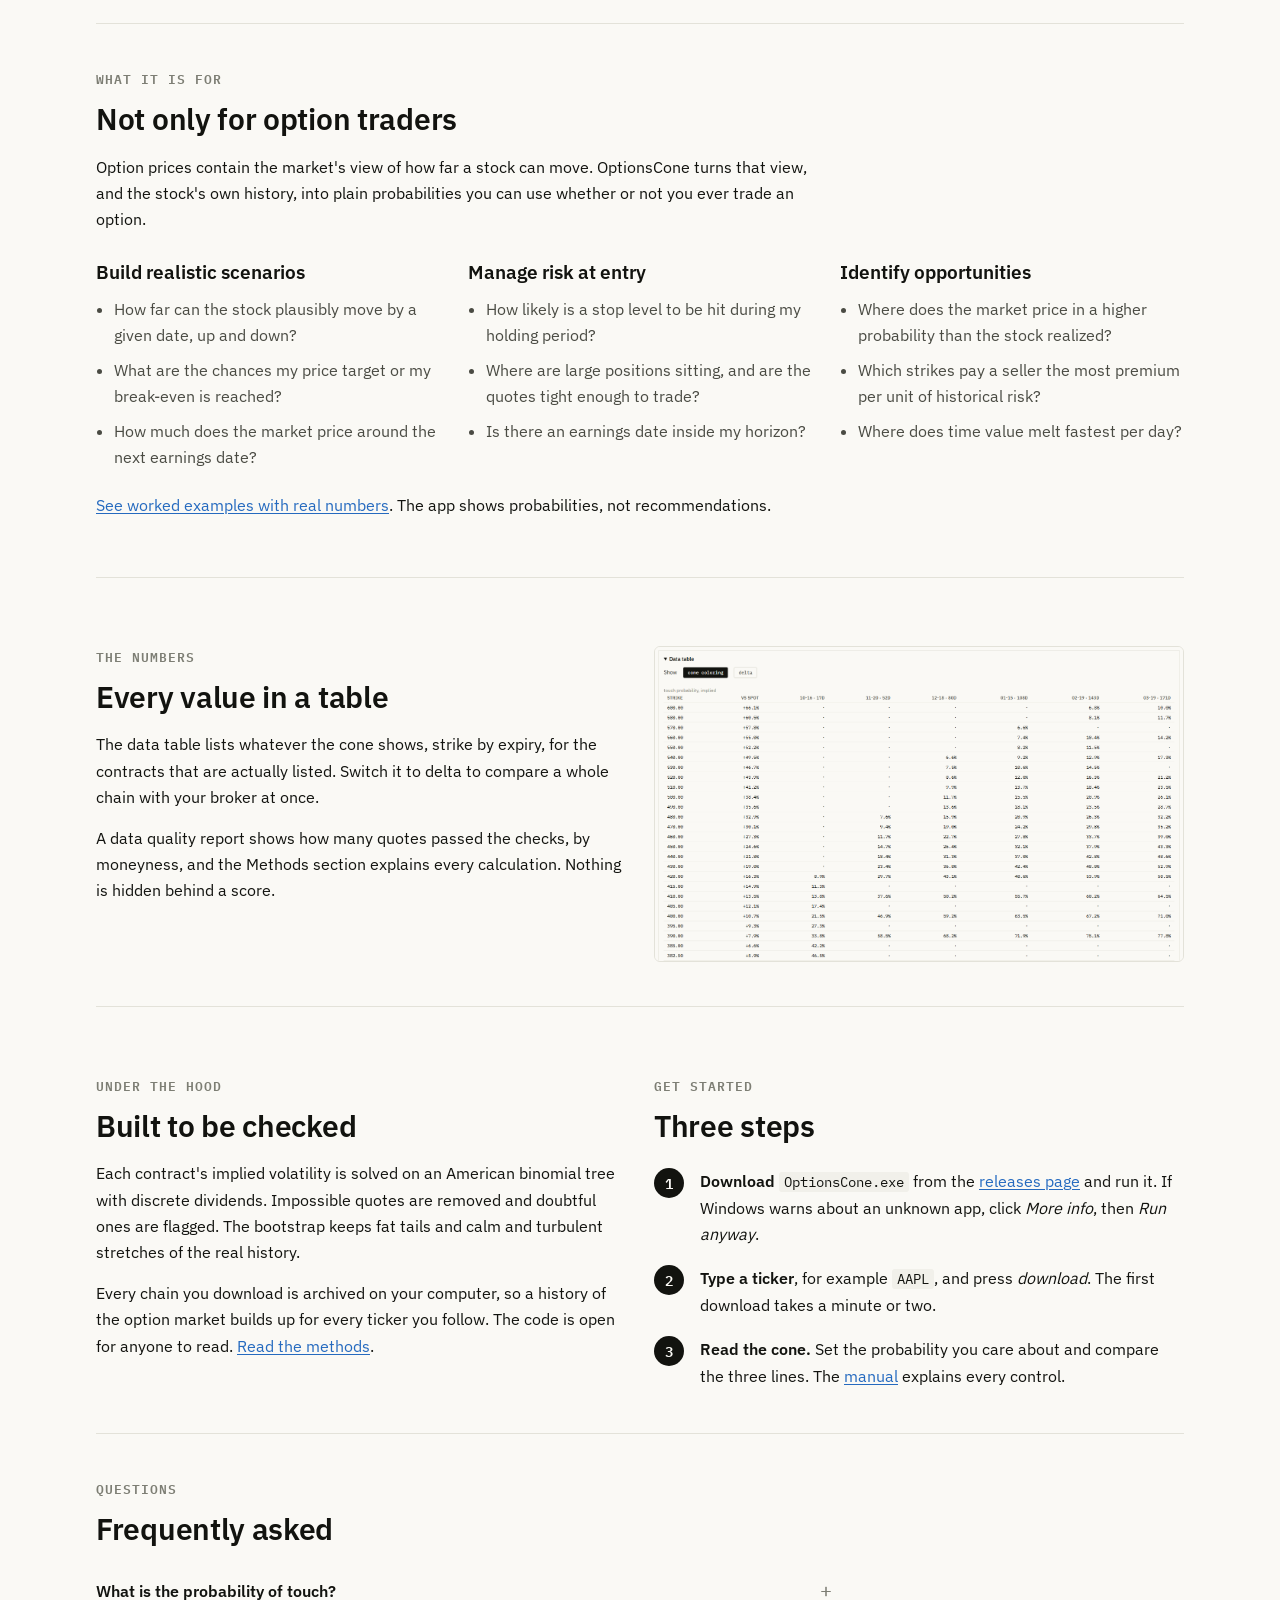
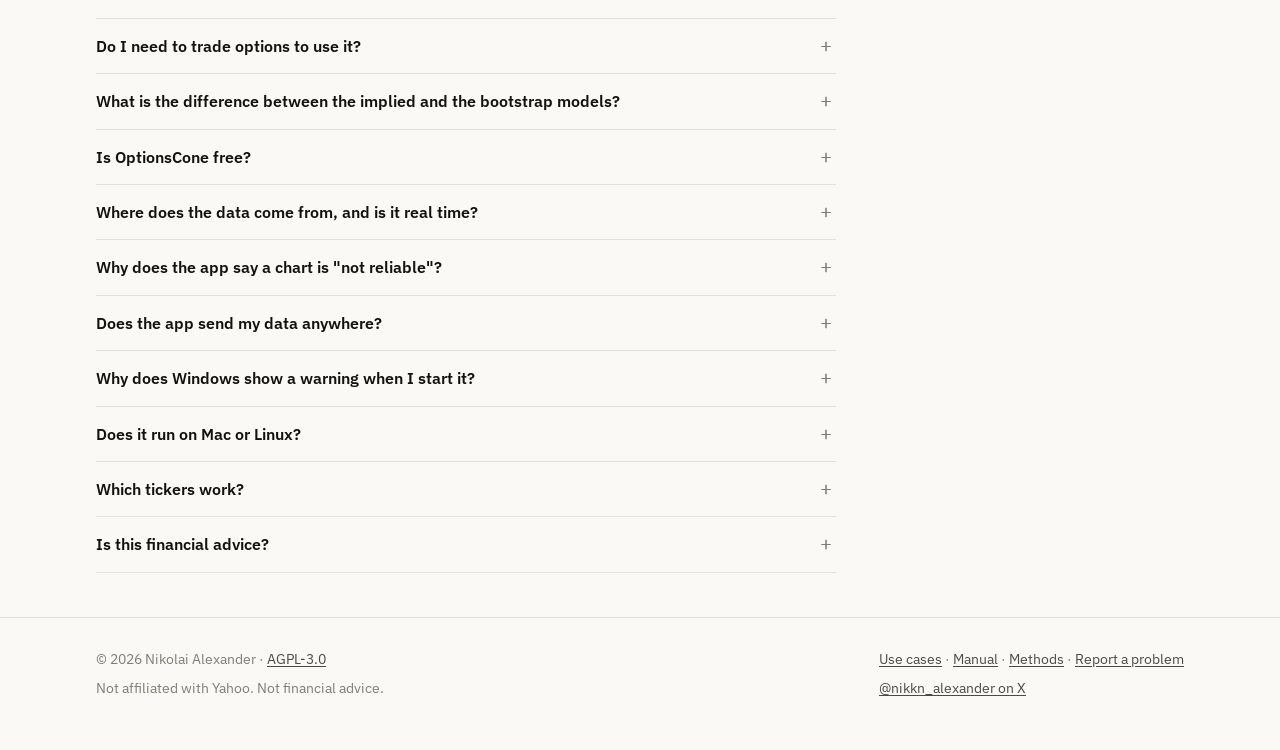
==== commit 3e188e2f: "Site update" ====
--- a/docs/index.html
+++ b/docs/index.html
@@ -233,7 +233,7 @@
     </div>
     <div>
       <p><a href="use-cases.html">Use cases</a> &middot; <a href="manual.html">Manual</a> &middot; <a href="methods.html">Methods</a> &middot; <a href="https://github.com/nikkn/OptionsCone/issues">Report a problem</a></p>
-      <p><a href="mailto:contact.aquart@gmail.com">contact.aquart@gmail.com</a></p>
+      <p><a href="https://x.com/nikkn_alexander">@nikkn_alexander on X</a></p>
     </div>
   </div>
 </footer>
